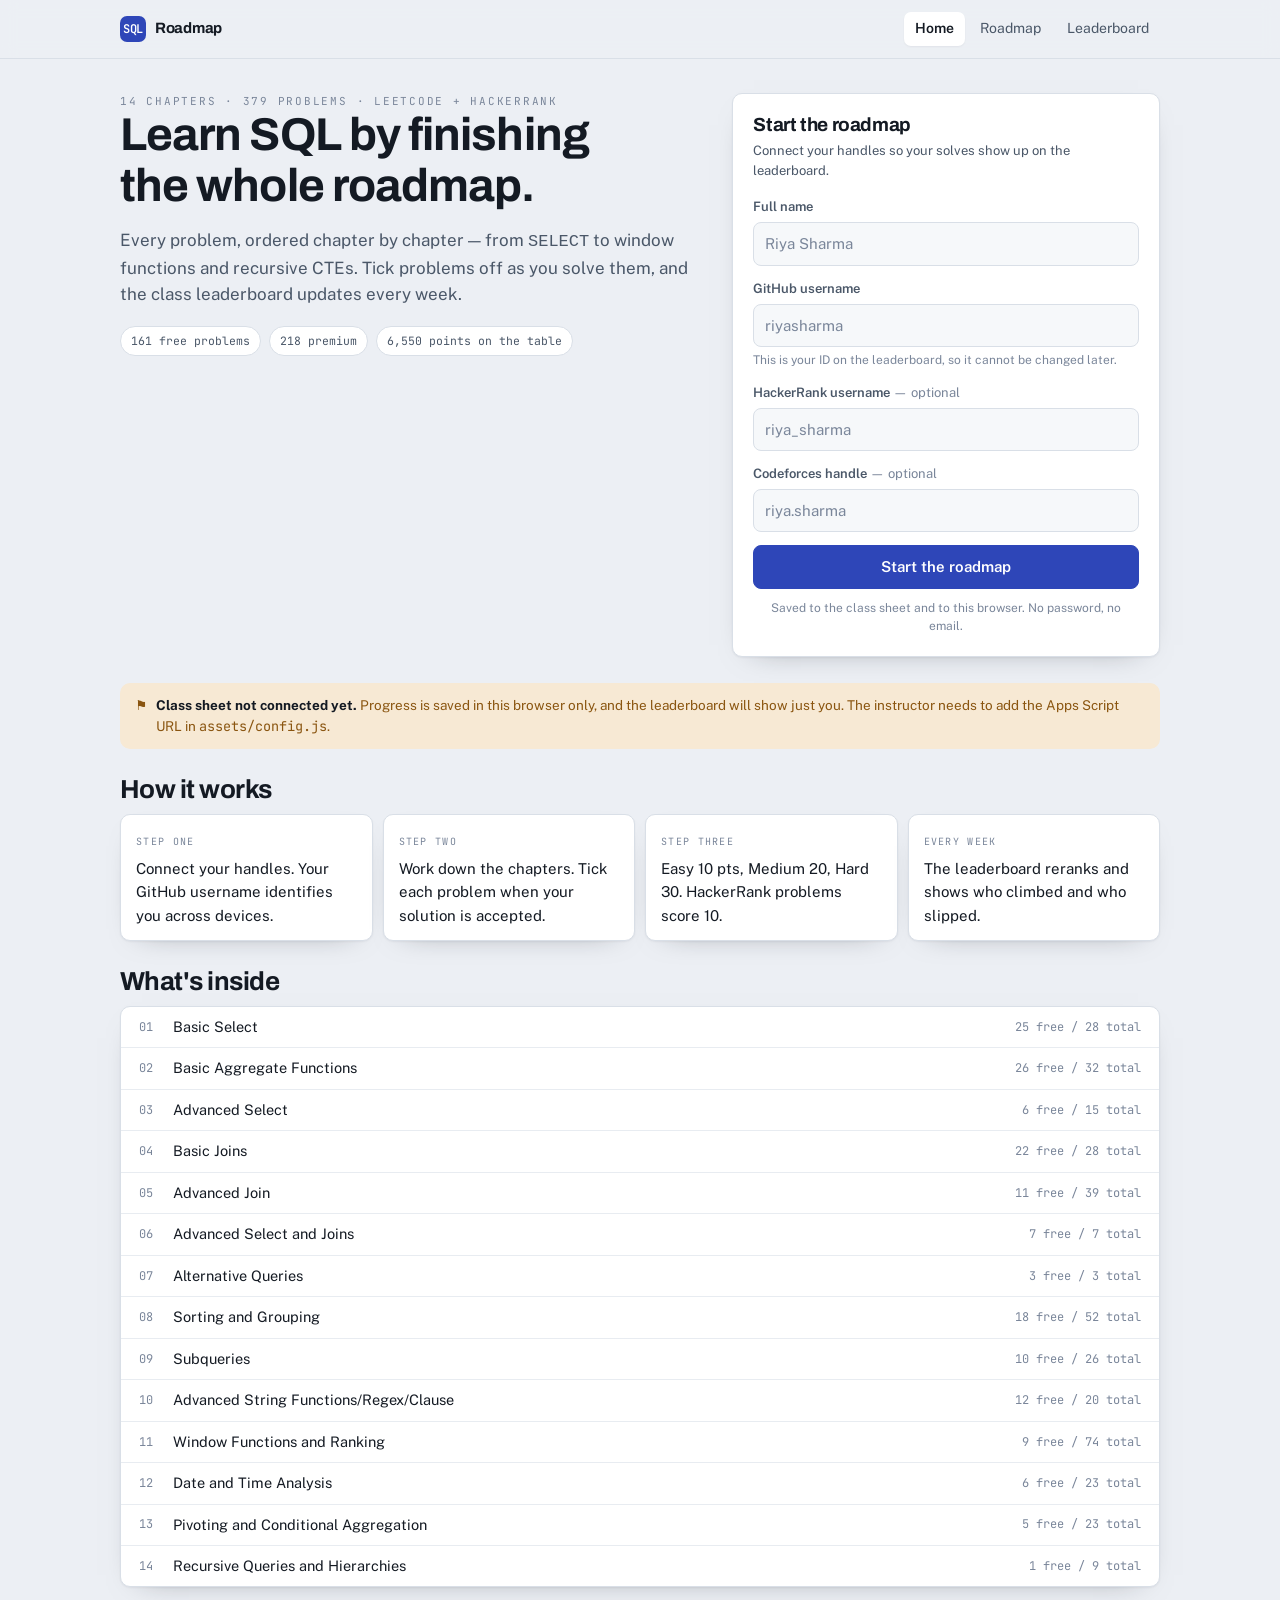
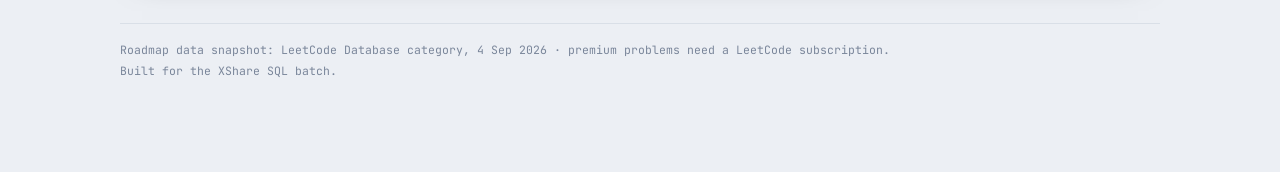
==== index.html @ bf16c61a "SQL Roadmap site: registration, progress tracking, weekly leaderboard Static site for the XShare SQL" ====
<!doctype html>
<html lang="en">
<head>
<meta charset="utf-8">
<meta name="viewport" content="width=device-width,initial-scale=1">
<title>SQL Roadmap — join the batch</title>
<meta name="description" content="A 379-problem SQL practice roadmap across LeetCode and HackerRank, with a weekly class leaderboard.">
<link rel="icon" href="data:image/svg+xml,<svg xmlns='http://www.w3.org/2000/svg' viewBox='0 0 32 32'><rect width='32' height='32' rx='8' fill='%232e46b8'/><text x='16' y='22' font-size='15' font-family='monospace' fill='white' text-anchor='middle'>S</text></svg>">
<link rel="preconnect" href="https://fonts.gstatic.com" crossorigin>
<link rel="stylesheet" href="https://fonts.googleapis.com/css2?family=Archivo:wght@600;700&family=JetBrains+Mono:wght@400;500;600&family=Public+Sans:wght@400;500;600&display=swap">
<link rel="stylesheet" href="assets/styles.css">
</head>
<body>
<div id="nav"></div>

<main class="wrap" id="main">

  <section class="hero">
    <div>
      <p class="eyebrow">14 chapters &middot; 379 problems &middot; LeetCode + HackerRank</p>
      <h1>Learn SQL by finishing the whole roadmap.</h1>
      <p class="lede">Every problem, ordered chapter by chapter — from <code>SELECT</code> to window
        functions and recursive CTEs. Tick problems off as you solve them, and the class
        leaderboard updates every week.</p>
      <div class="pillrow">
        <span class="pill">161 free problems</span>
        <span class="pill">218 premium</span>
        <span class="pill">6,550 points on the table</span>
      </div>
    </div>

    <div class="card pad" id="join-card">
      <h2 style="font-size:19px">Start the roadmap</h2>
      <p class="small muted" style="margin:6px 0 16px">Connect your handles so your solves show up
        on the leaderboard.</p>
      <form id="join" novalidate>
        <div class="field">
          <label for="name">Full name</label>
          <input type="text" id="name" name="name" autocomplete="name" placeholder="Riya Sharma" required>
          <div class="err" id="e-name" hidden></div>
        </div>
        <div class="field">
          <label for="github">GitHub username</label>
          <input type="text" id="github" name="github" autocomplete="off" spellcheck="false" placeholder="riyasharma" required>
          <div class="hint" id="h-github">This is your ID on the leaderboard, so it cannot be changed later.</div>
          <div class="err" id="e-github" hidden></div>
        </div>
        <div class="field">
          <label for="hackerrank">HackerRank username <span class="opt">— optional</span></label>
          <input type="text" id="hackerrank" name="hackerrank" autocomplete="off" spellcheck="false" placeholder="riya_sharma">
          <div class="err" id="e-hackerrank" hidden></div>
        </div>
        <div class="field">
          <label for="codeforces">Codeforces handle <span class="opt">— optional</span></label>
          <input type="text" id="codeforces" name="codeforces" autocomplete="off" spellcheck="false" placeholder="riya.sharma">
          <div class="hint" id="h-codeforces"></div>
          <div class="err" id="e-codeforces" hidden></div>
        </div>
        <button class="btn-primary" type="submit" id="submit" style="width:100%;justify-content:center">
          Start the roadmap
        </button>
        <p class="hint" style="text-align:center;margin-top:10px">
          Saved to the class sheet and to this browser. No password, no email.</p>
      </form>
      <div id="joined" hidden></div>
    </div>
  </section>

  <div id="status"></div>

  <section class="stack">
    <h2>How it works</h2>
    <div class="stats" style="grid-template-columns:repeat(auto-fit,minmax(210px,1fr))">
      <div class="stat"><span>Step one</span><p style="margin-top:6px">Connect your handles. Your
        GitHub username identifies you across devices.</p></div>
      <div class="stat"><span>Step two</span><p style="margin-top:6px">Work down the chapters. Tick each
        problem when your solution is accepted.</p></div>
      <div class="stat"><span>Step three</span><p style="margin-top:6px">Easy 10 pts, Medium 20, Hard 30.
        HackerRank problems score 10.</p></div>
      <div class="stat"><span>Every week</span><p style="margin-top:6px">The leaderboard reranks and shows
        who climbed and who slipped.</p></div>
    </div>
  </section>

  <section class="stack">
    <h2>What's inside</h2>
    <div class="card" id="chapters-preview"><div class="empty">Loading chapters…</div></div>
  </section>

  <footer>
    Roadmap data snapshot: LeetCode Database category, 4 Sep 2026 &middot; premium problems need a
    LeetCode subscription.<br>
    Built for the XShare SQL batch.
  </footer>
</main>

<script src="assets/config.js"></script>
<script src="assets/app.js"></script>
<script>
(function () {
  SQLR.mountNav("index.html");
  var $ = function (id) { return document.getElementById(id); };
  var form = $("join"), joined = $("joined");

  /* ---------- handle validation ---------- */
  var RULES = {
    name:       { re: /^.{2,60}$/, msg: "Enter your full name." },
    github:     { re: /^[A-Za-z\d](?:[A-Za-z\d]|-(?=[A-Za-z\d])){0,38}$/,
                  msg: "That is not a valid GitHub username (letters, digits and dashes)." },
    hackerrank: { re: /^[A-Za-z\d_]{1,50}$/, msg: "Letters, digits and underscores only.", optional: true },
    codeforces: { re: /^[A-Za-z\d_.-]{1,50}$/, msg: "Letters, digits, dots, dashes and underscores only.", optional: true }
  };

  function showError(field, msg) {
    var el = $("e-" + field);
    el.textContent = msg || "";
    el.hidden = !msg;
  }

  function validate(values) {
    var ok = true;
    Object.keys(RULES).forEach(function (f) {
      var r = RULES[f], v = values[f];
      if (!v) {
        if (r.optional) { showError(f, ""); return; }
        showError(f, r.msg); ok = false; return;
      }
      if (!r.re.test(v)) { showError(f, r.msg); ok = false; return; }
      showError(f, "");
    });
    return ok;
  }

  /* ---------- live handle checks (best effort, never blocking) ---------- */
  function checkGithub(u) {
    return fetch("https://api.github.com/users/" + encodeURIComponent(u))
      .then(function (r) { return r.ok ? r.json() : null; })
      .catch(function () { return undefined; });   // undefined = could not check
  }
  function checkCodeforces(h) {
    return fetch("https://codeforces.com/api/user.info?handles=" + encodeURIComponent(h))
      .then(function (r) { return r.json(); })
      .then(function (j) { return j.status === "OK" ? j.result[0] : null; })
      .catch(function () { return undefined; });
  }

  var ghTimer;
  $("github").addEventListener("input", function () {
    var u = this.value.trim();
    clearTimeout(ghTimer);
    if (!RULES.github.re.test(u)) return;
    ghTimer = setTimeout(function () {
      checkGithub(u).then(function (user) {
        if (user) $("h-github").textContent = "✓ github.com/" + user.login +
          (user.name ? " — " + user.name : "");
        else if (user === null) $("h-github").textContent = "No GitHub account with that username.";
      });
    }, 500);
  });

  var cfTimer;
  $("codeforces").addEventListener("input", function () {
    var h = this.value.trim();
    clearTimeout(cfTimer);
    $("h-codeforces").textContent = "";
    if (!h || !RULES.codeforces.re.test(h)) return;
    cfTimer = setTimeout(function () {
      checkCodeforces(h).then(function (u) {
        if (u) $("h-codeforces").textContent = "✓ " + u.handle +
          (u.rank ? " — " + u.rank + " (" + (u.rating || "unrated") + ")" : "");
        else if (u === null) $("h-codeforces").textContent = "No Codeforces handle by that name.";
      });
    }, 500);
  });

  /* ---------- submit ---------- */
  form.addEventListener("submit", function (e) {
    e.preventDefault();
    var values = {
      name: $("name").value.trim(),
      github: $("github").value.trim(),
      hackerrank: $("hackerrank").value.trim(),
      codeforces: $("codeforces").value.trim()
    };
    if (!validate(values)) return;

    var btn = $("submit");
    btn.disabled = true;
    btn.textContent = "Connecting…";

    var student = Object.assign({}, values, { joined: new Date().toISOString() });
    SQLR.store.setStudent(student);

    SQLR.post("register", { student: student })
      .then(function (res) {
        if (res && res.ok && res.student && res.student.solved) {
          SQLR.store.setSolved(res.student.solved);   // returning student, restore progress
        }
        if (!res || !res.ok) SQLR.enqueue("register", { student: student });
      })
      .catch(function () { SQLR.enqueue("register", { student: student }); })
      .then(function () { location.href = "roadmap.html"; });
  });

  /* ---------- already signed in ---------- */
  function renderJoined(s) {
    form.hidden = true;
    joined.hidden = false;
    joined.innerHTML =
      '<p class="eyebrow">Signed in on this device</p>' +
      '<h2 style="font-size:22px;margin:6px 0 4px">' + SQLR.esc(s.name) + "</h2>" +
      '<p class="small muted mono">@' + SQLR.esc(s.github) +
        (s.hackerrank ? " · hr/" + SQLR.esc(s.hackerrank) : "") +
        (s.codeforces ? " · cf/" + SQLR.esc(s.codeforces) : "") + "</p>" +
      '<div class="row" style="margin-top:16px">' +
        '<a class="btn btn-primary" href="roadmap.html">Continue the roadmap</a>' +
        '<a class="btn" href="leaderboard.html">Leaderboard</a>' +
        '<button class="btn" id="signout" type="button">Sign out</button>' +
      "</div>";
    $("signout").addEventListener("click", function () {
      if (confirm("Sign out on this device? Your progress stays in the class sheet and comes back when you sign in with the same GitHub username.")) {
        SQLR.store.signOut();
        location.reload();
      }
    });
  }

  var me = SQLR.store.student();
  if (me) { renderJoined(me); SQLR.flushQueue(); }

  /* ---------- connection status ---------- */
  if (!SQLR.online) {
    $("status").innerHTML = '<div class="banner warn"><span>⚑</span><div><b>Class sheet not connected yet.</b> ' +
      'Progress is saved in this browser only, and the leaderboard will show just you. ' +
      'The instructor needs to add the Apps Script URL in <span class="mono">assets/config.js</span>.</div></div>';
  }

  /* ---------- chapter preview ---------- */
  SQLR.roadmap().then(function (data) {
    var counts = {};
    data.problems.forEach(function (p) {
      var c = counts[p.ch] || (counts[p.ch] = { n: 0, free: 0, pts: 0 });
      c.n++; c.pts += SQLR.points(p); if (!p.prem) c.free++;
    });
    $("chapters-preview").innerHTML = data.chapters.map(function (ch, i) {
      var c = counts[ch];
      return '<div class="prob"><span class="ch-idx">' + String(i + 1).padStart(2, "0") + "</span>" +
        '<div class="p-main"><span class="p-name">' + SQLR.esc(ch) + "</span></div>" +
        '<span class="ch-meta">' + c.free + " free / " + c.n + " total</span></div>";
    }).join("");
  }).catch(function (err) {
    $("chapters-preview").innerHTML = '<div class="empty">' + SQLR.esc(err.message) + "</div>";
  });
})();
</script>
</body>
</html>
---- assets/styles.css ----
/* SQL Roadmap — shared styles */
:root{
  --ground:#eceff4; --panel:#ffffff; --panel-2:#f6f8fa; --line:#d9dfe7; --line-soft:#e8ecf1;
  --ink:#141a23; --ink-2:#4a5768; --ink-3:#7a869a;
  --accent:#2e46b8; --accent-2:#5568d8; --accent-soft:#e4e8fb;
  --gold:#9c7014; --gold-soft:#f7edd6;
  --up:#0f6f52; --up-soft:#dceee7; --down:#a93f36; --down-soft:#f6e0de; --flat:#7a869a;
  --easy:#166b50; --easy-soft:#ddefe8; --med:#8a5510; --med-soft:#f7e9d4;
  --hard:#8d2f2a; --hard-soft:#f6dedc; --lock:#65558a; --lock-soft:#eae5f4;
  --shadow:0 1px 2px rgba(20,26,35,.05),0 10px 30px -22px rgba(20,26,35,.5);
  --radius:10px;
}
@media (prefers-color-scheme:dark){:root:not([data-theme="light"]){
  --ground:#0d1219; --panel:#151c25; --panel-2:#1b232e; --line:#2a3542; --line-soft:#1f2833;
  --ink:#e6ecf3; --ink-2:#a7b4c4; --ink-3:#76859a;
  --accent:#93a6ff; --accent-2:#7d90f0; --accent-soft:#1d2743;
  --gold:#e0b95f; --gold-soft:#332a13;
  --up:#6fd0ac; --up-soft:#12332a; --down:#f0938a; --down-soft:#37201e; --flat:#76859a;
  --easy:#75cca9; --easy-soft:#12312a; --med:#dfb072; --med-soft:#332714;
  --hard:#e88d84; --hard-soft:#371f1d; --lock:#b9a8dd; --lock-soft:#241e33;
  --shadow:0 1px 2px rgba(0,0,0,.5),0 12px 34px -24px rgba(0,0,0,.95);
}}
:root[data-theme="dark"]{
  --ground:#0d1219; --panel:#151c25; --panel-2:#1b232e; --line:#2a3542; --line-soft:#1f2833;
  --ink:#e6ecf3; --ink-2:#a7b4c4; --ink-3:#76859a;
  --accent:#93a6ff; --accent-2:#7d90f0; --accent-soft:#1d2743;
  --gold:#e0b95f; --gold-soft:#332a13;
  --up:#6fd0ac; --up-soft:#12332a; --down:#f0938a; --down-soft:#37201e; --flat:#76859a;
  --easy:#75cca9; --easy-soft:#12312a; --med:#dfb072; --med-soft:#332714;
  --hard:#e88d84; --hard-soft:#371f1d; --lock:#b9a8dd; --lock-soft:#241e33;
  --shadow:0 1px 2px rgba(0,0,0,.5),0 12px 34px -24px rgba(0,0,0,.95);
}
*{box-sizing:border-box}
html{-webkit-text-size-adjust:100%}
body{margin:0;background:var(--ground);color:var(--ink);
  font-family:"Public Sans",system-ui,-apple-system,"Segoe UI",sans-serif;font-size:15px;line-height:1.55;
  -webkit-font-smoothing:antialiased}
a{color:var(--accent)}
h1,h2,h3{font-family:Archivo,system-ui,sans-serif;font-weight:700;letter-spacing:-.02em;
  line-height:1.12;margin:0;text-wrap:balance}
h1{font-size:clamp(30px,5vw,46px)} h2{font-size:clamp(20px,3vw,26px)} h3{font-size:17px}
p{margin:0}
.mono,.num{font-family:"JetBrains Mono",ui-monospace,SFMono-Regular,monospace;font-variant-numeric:tabular-nums}
.eyebrow{font-family:"JetBrains Mono",monospace;font-size:11px;letter-spacing:.16em;
  text-transform:uppercase;color:var(--ink-3)}
:focus-visible{outline:2px solid var(--accent);outline-offset:2px;border-radius:4px}
.skip{position:absolute;left:-9999px}
.skip:focus{left:8px;top:8px;z-index:99;background:var(--panel);padding:8px 12px;border-radius:6px}

/* nav */
.nav{position:sticky;top:0;z-index:20;background:color-mix(in srgb,var(--ground) 88%,transparent);
  backdrop-filter:blur(8px);border-bottom:1px solid var(--line)}
.nav-in{max-width:1080px;margin:0 auto;padding:12px 20px;display:flex;align-items:center;gap:18px}
.brand{display:flex;align-items:center;gap:9px;text-decoration:none;color:var(--ink);font-weight:700;
  font-family:Archivo,sans-serif;letter-spacing:-.02em}
.brand .mark{width:26px;height:26px;border-radius:7px;background:var(--accent);color:#fff;
  display:grid;place-items:center;font-family:"JetBrains Mono",monospace;font-size:12px;font-weight:600}
:root[data-theme="dark"] .brand .mark,:root:not([data-theme="light"]) .brand .mark{color:#0d1219}
@media (prefers-color-scheme:light){:root:not([data-theme="dark"]) .brand .mark{color:#fff}}
.nav-links{display:flex;gap:4px;margin-left:auto;align-items:center;flex-wrap:wrap}
.nav-links a{color:var(--ink-2);text-decoration:none;padding:6px 11px;border-radius:7px;font-size:14px}
.nav-links a:hover{background:var(--panel);color:var(--ink)}
.nav-links a[aria-current="page"]{background:var(--panel);color:var(--ink);font-weight:600;
  box-shadow:var(--shadow)}
.whoami{font-family:"JetBrains Mono",monospace;font-size:12px;color:var(--ink-3);
  border:1px solid var(--line);padding:5px 9px;border-radius:999px;white-space:nowrap}

/* layout */
.wrap{max-width:1080px;margin:0 auto;padding:34px 20px 90px;display:flex;flex-direction:column;gap:26px}
.card{background:var(--panel);border:1px solid var(--line);border-radius:var(--radius);
  box-shadow:var(--shadow)}
.pad{padding:20px}
.stack{display:flex;flex-direction:column;gap:10px}
.row{display:flex;gap:10px;align-items:center;flex-wrap:wrap}
.muted{color:var(--ink-2)}
.small{font-size:13px}
.sep{height:1px;background:var(--line);border:0;margin:0}

/* hero */
.hero{display:grid;grid-template-columns:minmax(0,1.15fr) minmax(300px,.85fr);gap:34px;align-items:start}
@media (max-width:860px){.hero{grid-template-columns:1fr}}
.hero p.lede{color:var(--ink-2);font-size:17px;max-width:60ch;margin-top:14px}
.pillrow{display:flex;gap:8px;flex-wrap:wrap;margin-top:18px}
.pill{font-family:"JetBrains Mono",monospace;font-size:11.5px;padding:5px 10px;border-radius:999px;
  background:var(--panel);border:1px solid var(--line);color:var(--ink-2)}

/* forms */
label{display:block;font-size:13px;font-weight:600;color:var(--ink-2);margin-bottom:5px}
label .opt{font-weight:400;color:var(--ink-3)}
input[type=text],input[type=search]{width:100%;font:inherit;color:var(--ink);background:var(--panel-2);
  border:1px solid var(--line);border-radius:8px;padding:9px 11px}
input::placeholder{color:var(--ink-3)}
.field{margin-bottom:13px}
.hint{font-size:12px;color:var(--ink-3);margin-top:4px}
.err{font-size:12.5px;color:var(--down);margin-top:5px}
button,.btn{font:inherit;font-weight:600;cursor:pointer;border-radius:8px;padding:9px 15px;
  border:1px solid var(--line);background:var(--panel);color:var(--ink);text-decoration:none;
  display:inline-flex;align-items:center;gap:7px;transition:filter .12s,border-color .12s,background .12s}
button:hover,.btn:hover{border-color:var(--accent)}
.btn-primary{background:var(--accent);border-color:var(--accent);color:var(--panel)}
.btn-primary:hover{filter:brightness(1.08)}
button[disabled]{opacity:.55;cursor:progress}
.chipbtn{padding:6px 11px;font-size:13px;font-weight:500;color:var(--ink-2)}
.chipbtn[aria-pressed=true]{background:var(--accent-soft);border-color:var(--accent);color:var(--accent);font-weight:600}

/* status banner */
.banner{border-radius:var(--radius);padding:11px 14px;font-size:13.5px;display:flex;gap:9px;
  align-items:flex-start;border:1px solid var(--line);background:var(--panel-2);color:var(--ink-2)}
.banner b{color:var(--ink)}
.banner.warn{background:var(--med-soft);border-color:transparent;color:var(--med)}
.banner.good{background:var(--up-soft);border-color:transparent;color:var(--up)}
.banner.bad{background:var(--down-soft);border-color:transparent;color:var(--down)}

/* stats */
.stats{display:grid;grid-template-columns:repeat(auto-fit,minmax(128px,1fr));gap:10px}
.stat{background:var(--panel);border:1px solid var(--line);border-radius:var(--radius);padding:13px 15px;
  box-shadow:var(--shadow)}
.stat b{display:block;font-family:"JetBrains Mono",monospace;font-size:24px;font-variant-numeric:tabular-nums}
.stat span{font-family:"JetBrains Mono",monospace;font-size:10px;letter-spacing:.13em;
  text-transform:uppercase;color:var(--ink-3)}

/* progress */
.bar{height:8px;border-radius:99px;background:var(--line-soft);overflow:hidden}
.bar>i{display:block;height:100%;background:var(--accent);border-radius:99px;transition:width .3s ease}
.bar.gold>i{background:var(--gold)}

/* chapters */
.chapter{background:var(--panel);border:1px solid var(--line);border-radius:var(--radius);
  box-shadow:var(--shadow);overflow:hidden}
.chapter+.chapter{margin-top:12px}
.ch-head{width:100%;border:0;background:none;padding:15px 18px;display:flex;align-items:center;gap:14px;
  text-align:left;border-radius:0}
.ch-head:hover{background:var(--panel-2);border-color:transparent}
.ch-idx{font-family:"JetBrains Mono",monospace;font-size:12px;color:var(--ink-3);width:22px;flex:none}
.ch-name{font-family:Archivo,sans-serif;font-weight:700;font-size:16px;letter-spacing:-.01em;flex:1;min-width:0}
.ch-meta{font-family:"JetBrains Mono",monospace;font-size:12px;color:var(--ink-3);
  font-variant-numeric:tabular-nums;white-space:nowrap}
.ch-bar{width:76px;flex:none}
.caret{transition:transform .2s;color:var(--ink-3);flex:none}
.ch-head[aria-expanded=true] .caret{transform:rotate(90deg)}
.ch-body{border-top:1px solid var(--line-soft)}
.subhead{font-family:"JetBrains Mono",monospace;font-size:10.5px;letter-spacing:.13em;text-transform:uppercase;
  color:var(--lock);background:var(--lock-soft);padding:7px 18px;display:flex;gap:8px;align-items:center}

/* problem rows */
.prob{display:flex;align-items:center;gap:12px;padding:9px 18px;border-top:1px solid var(--line-soft)}
.prob:first-child{border-top:0}
.prob:hover{background:var(--panel-2)}
.prob.done .p-name{color:var(--ink-3);text-decoration:line-through;text-decoration-thickness:1px}
.tick{appearance:none;width:19px;height:19px;flex:none;border:1.5px solid var(--line);border-radius:5px;
  background:var(--panel);cursor:pointer;display:grid;place-items:center;transition:.12s}
.tick:hover{border-color:var(--accent)}
.tick:checked{background:var(--accent);border-color:var(--accent)}
.tick:checked::after{content:"";width:5px;height:9px;border:solid var(--panel);border-width:0 2px 2px 0;
  transform:rotate(42deg) translate(-1px,-1px)}
.p-main{flex:1;min-width:0}
.p-name{font-size:14.5px;color:var(--ink);text-decoration:none;display:block;overflow:hidden;
  text-overflow:ellipsis;white-space:nowrap}
.p-name:hover{color:var(--accent);text-decoration:underline;text-underline-offset:3px}
.tag{font-family:"JetBrains Mono",monospace;font-size:10.5px;padding:2px 7px;border-radius:999px;flex:none;
  letter-spacing:.03em}
.t-Easy{color:var(--easy);background:var(--easy-soft)} .t-Medium{color:var(--med);background:var(--med-soft)}
.t-Hard{color:var(--hard);background:var(--hard-soft)} .t-prem{color:var(--lock);background:var(--lock-soft)}
.t-plat{color:var(--ink-3);background:var(--line-soft)}
@media (max-width:620px){.p-plat,.ch-bar{display:none}}

/* toolbar */
.toolbar{display:flex;gap:9px;flex-wrap:wrap;align-items:center;position:sticky;top:53px;z-index:10;
  background:var(--ground);padding:10px 0}
.toolbar input[type=search]{flex:1 1 200px;min-width:150px}

/* leaderboard */
.lb{width:100%;border-collapse:collapse;min-width:620px}
.lb th{font-family:"JetBrains Mono",monospace;font-size:10px;letter-spacing:.13em;text-transform:uppercase;
  color:var(--ink-3);font-weight:500;text-align:left;padding:11px 14px;border-bottom:1px solid var(--line)}
.lb td{padding:11px 14px;border-bottom:1px solid var(--line-soft);vertical-align:middle}
.lb tbody tr:last-child td{border-bottom:0}
.lb tbody tr:hover{background:var(--panel-2)}
.lb tr.me{background:var(--accent-soft)}
.lb tr.me:hover{background:var(--accent-soft)}
.rank{font-family:"JetBrains Mono",monospace;font-size:16px;font-variant-numeric:tabular-nums;
  width:1%;white-space:nowrap;color:var(--ink-3)}
.rank.top{color:var(--gold);font-weight:600}
.who{display:flex;flex-direction:column;gap:1px;min-width:0}
.who b{font-size:14.5px;font-weight:600}
.who span{font-family:"JetBrains Mono",monospace;font-size:11.5px;color:var(--ink-3)}
.delta{font-family:"JetBrains Mono",monospace;font-size:12px;padding:2px 7px;border-radius:999px;
  display:inline-flex;gap:3px;align-items:center;white-space:nowrap}
.delta.up{color:var(--up);background:var(--up-soft)} .delta.down{color:var(--down);background:var(--down-soft)}
.delta.flat{color:var(--flat);background:var(--line-soft)} .delta.new{color:var(--accent);background:var(--accent-soft)}
.tablewrap{overflow-x:auto}
.podium{display:grid;grid-template-columns:repeat(3,1fr);gap:12px}
@media (max-width:700px){.podium{grid-template-columns:1fr}}
.pod{background:var(--panel);border:1px solid var(--line);border-radius:var(--radius);padding:16px;
  box-shadow:var(--shadow);display:flex;flex-direction:column;gap:5px;position:relative;overflow:hidden}
.pod::before{content:"";position:absolute;inset:0 auto 0 0;width:3px;background:var(--line)}
.pod.p1::before{background:var(--gold)} .pod.p2::before{background:var(--ink-3)} .pod.p3::before{background:var(--med)}
.pod .place{font-family:"JetBrains Mono",monospace;font-size:11px;letter-spacing:.13em;text-transform:uppercase;
  color:var(--ink-3)}
.pod .nm{font-family:Archivo,sans-serif;font-weight:700;font-size:19px;letter-spacing:-.01em}
.pod .pts{font-family:"JetBrains Mono",monospace;font-size:13px;color:var(--ink-2)}

.empty{padding:40px 18px;text-align:center;color:var(--ink-3);font-size:14px}
footer{border-top:1px solid var(--line);margin-top:10px;padding-top:16px;
  font-family:"JetBrains Mono",monospace;font-size:11.5px;color:var(--ink-3);line-height:1.8}
@media (prefers-reduced-motion:reduce){*{transition:none!important;animation:none!important}}

/* narrow screens: let names breathe rather than truncate to nothing */
@media (max-width:560px){
  .nav-in{flex-wrap:wrap;gap:10px;padding:10px 16px}
  .nav-links{margin-left:auto;gap:2px}
  .nav-links a{padding:6px 8px;font-size:13px}
  .whoami{display:none}
  .wrap{padding:24px 16px 70px;gap:20px}
  .ch-head{padding:13px 14px;gap:10px}
  .ch-name{white-space:normal}
  .prob{padding:10px 14px;gap:10px}
  .p-name{white-space:normal;overflow:visible;text-overflow:clip}
  .toolbar{top:0}
  .subhead{padding:7px 14px}
}
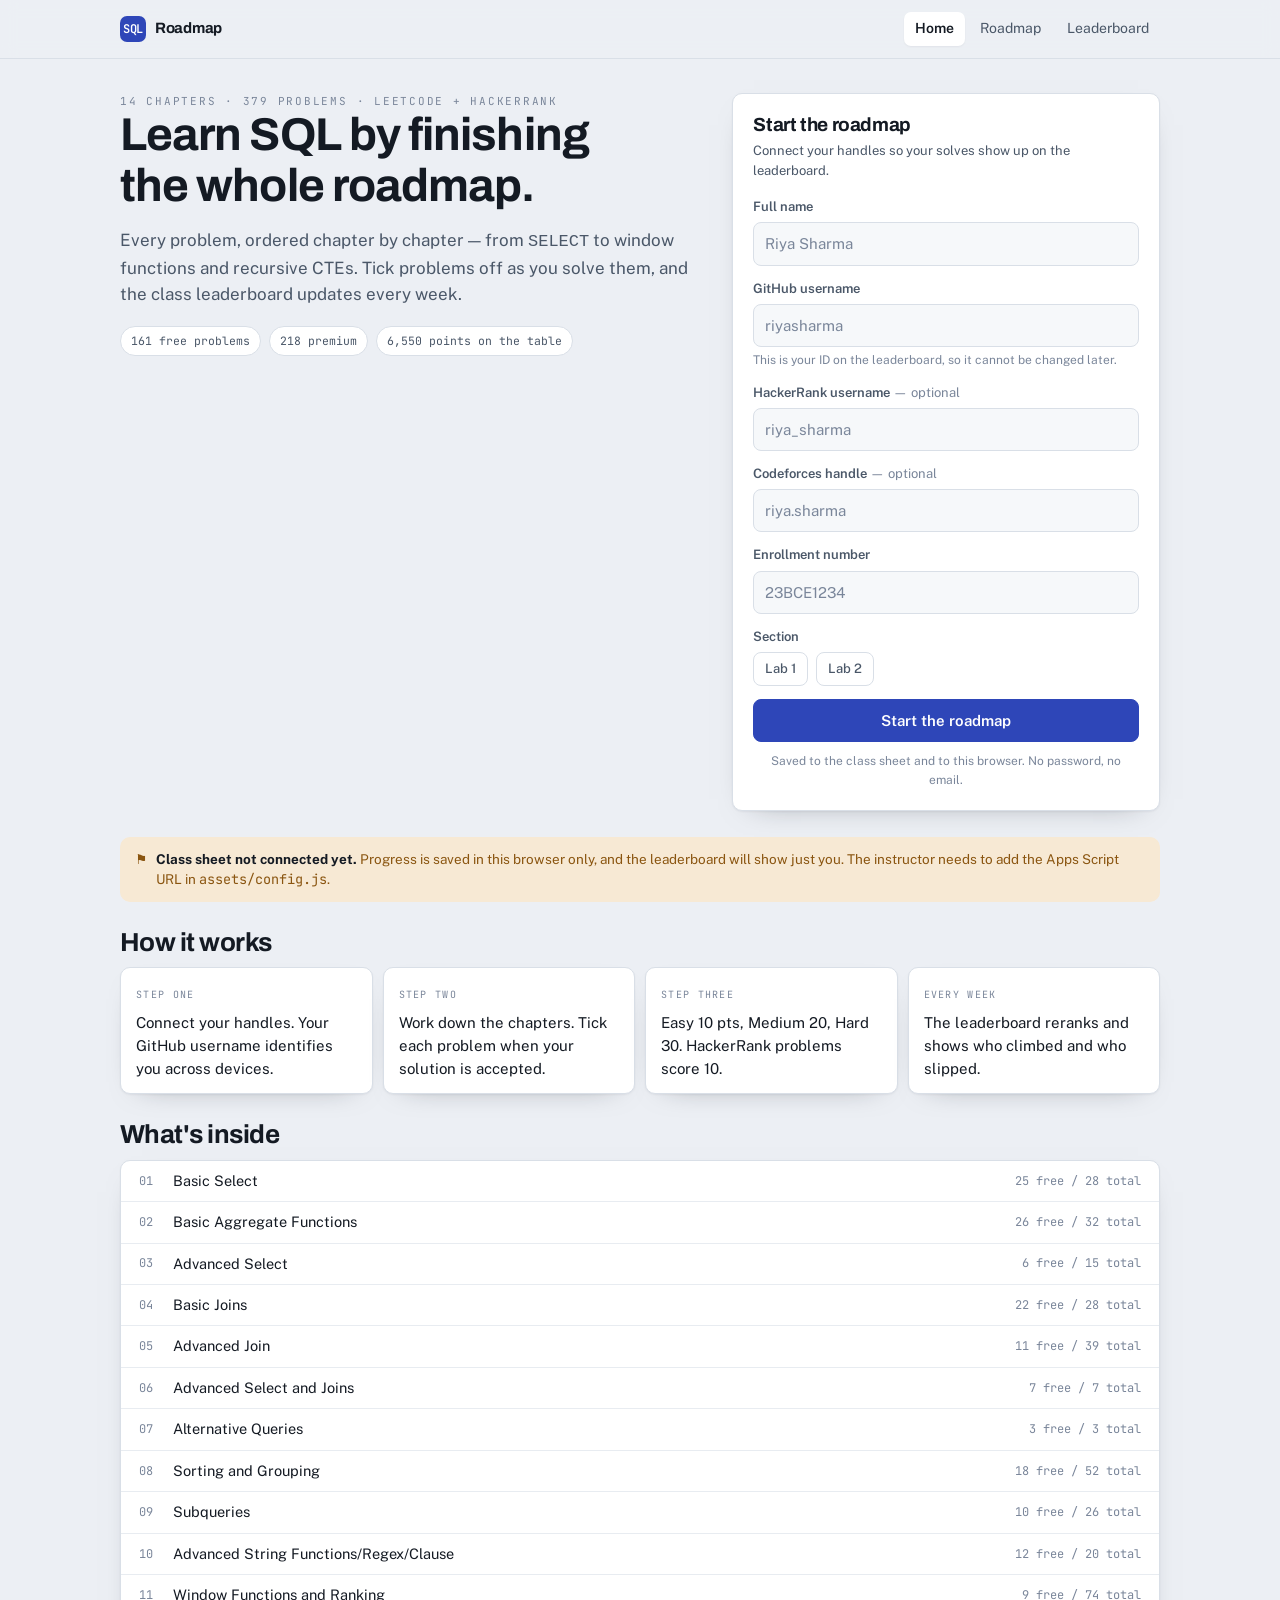
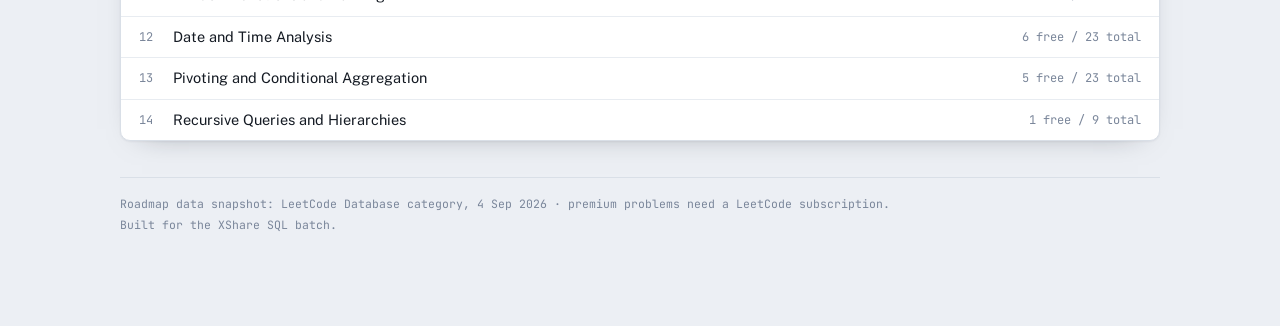
==== commit b35a6844: "Collect enrollment number and lab section at registration The batch runs as two lab sections, and st" ====
--- a/index.html
+++ b/index.html
@@ -56,6 +56,19 @@
           <div class="hint" id="h-codeforces"></div>
           <div class="err" id="e-codeforces" hidden></div>
         </div>
+        <div class="field">
+          <label for="enrollment">Enrollment number</label>
+          <input type="text" id="enrollment" name="enrollment" autocomplete="off" spellcheck="false" placeholder="23BCE1234" required>
+          <div class="err" id="e-enrollment" hidden></div>
+        </div>
+        <div class="field">
+          <span class="lbl" id="section-label">Section</span>
+          <div class="row" id="section" role="group" aria-labelledby="section-label" style="gap:8px">
+            <button class="chipbtn" type="button" data-v="Lab 1" aria-pressed="false">Lab 1</button>
+            <button class="chipbtn" type="button" data-v="Lab 2" aria-pressed="false">Lab 2</button>
+          </div>
+          <div class="err" id="e-section" hidden></div>
+        </div>
         <button class="btn-primary" type="submit" id="submit" style="width:100%;justify-content:center">
           Start the roadmap
         </button>
@@ -107,9 +120,20 @@
     name:       { re: /^.{2,60}$/, msg: "Enter your full name." },
     github:     { re: /^[A-Za-z\d](?:[A-Za-z\d]|-(?=[A-Za-z\d])){0,38}$/,
                   msg: "That is not a valid GitHub username (letters, digits and dashes)." },
+    enrollment: { re: /^[A-Za-z\d][A-Za-z\d\/-]{2,29}$/,
+                  msg: "Enter your enrollment number as it appears on your ID card." },
     hackerrank: { re: /^[A-Za-z\d_]{1,50}$/, msg: "Letters, digits and underscores only.", optional: true },
     codeforces: { re: /^[A-Za-z\d_.-]{1,50}$/, msg: "Letters, digits, dots, dashes and underscores only.", optional: true }
   };
+
+  var section = "";
+  document.getElementById("section").addEventListener("click", function (e) {
+    var b = e.target.closest("button");
+    if (!b) return;
+    section = b.dataset.v;
+    [].forEach.call(this.children, function (c) { c.setAttribute("aria-pressed", String(c === b)); });
+    showError("section", "");
+  });
 
   function showError(field, msg) {
     var el = $("e-" + field);
@@ -128,6 +152,8 @@
       if (!r.re.test(v)) { showError(f, r.msg); ok = false; return; }
       showError(f, "");
     });
+    if (!values.section) { showError("section", "Pick the lab you attend."); ok = false; }
+    else showError("section", "");
     return ok;
   }
 
@@ -178,6 +204,8 @@
     e.preventDefault();
     var values = {
       name: $("name").value.trim(),
+      enrollment: $("enrollment").value.trim().toUpperCase(),
+      section: section,
       github: $("github").value.trim(),
       hackerrank: $("hackerrank").value.trim(),
       codeforces: $("codeforces").value.trim()
@@ -209,6 +237,8 @@
     joined.innerHTML =
       '<p class="eyebrow">Signed in on this device</p>' +
       '<h2 style="font-size:22px;margin:6px 0 4px">' + SQLR.esc(s.name) + "</h2>" +
+      '<p class="small muted mono">' + SQLR.esc(s.section || "") +
+        (s.enrollment ? " · " + SQLR.esc(s.enrollment) : "") + "</p>" +
       '<p class="small muted mono">@' + SQLR.esc(s.github) +
         (s.hackerrank ? " · hr/" + SQLR.esc(s.hackerrank) : "") +
         (s.codeforces ? " · cf/" + SQLR.esc(s.codeforces) : "") + "</p>" +
--- a/assets/styles.css
+++ b/assets/styles.css
@@ -85,7 +85,7 @@
   background:var(--panel);border:1px solid var(--line);color:var(--ink-2)}
 
 /* forms */
-label{display:block;font-size:13px;font-weight:600;color:var(--ink-2);margin-bottom:5px}
+label,.lbl{display:block;font-size:13px;font-weight:600;color:var(--ink-2);margin-bottom:5px}
 label .opt{font-weight:400;color:var(--ink-3)}
 input[type=text],input[type=search]{width:100%;font:inherit;color:var(--ink);background:var(--panel-2);
   border:1px solid var(--line);border-radius:8px;padding:9px 11px}
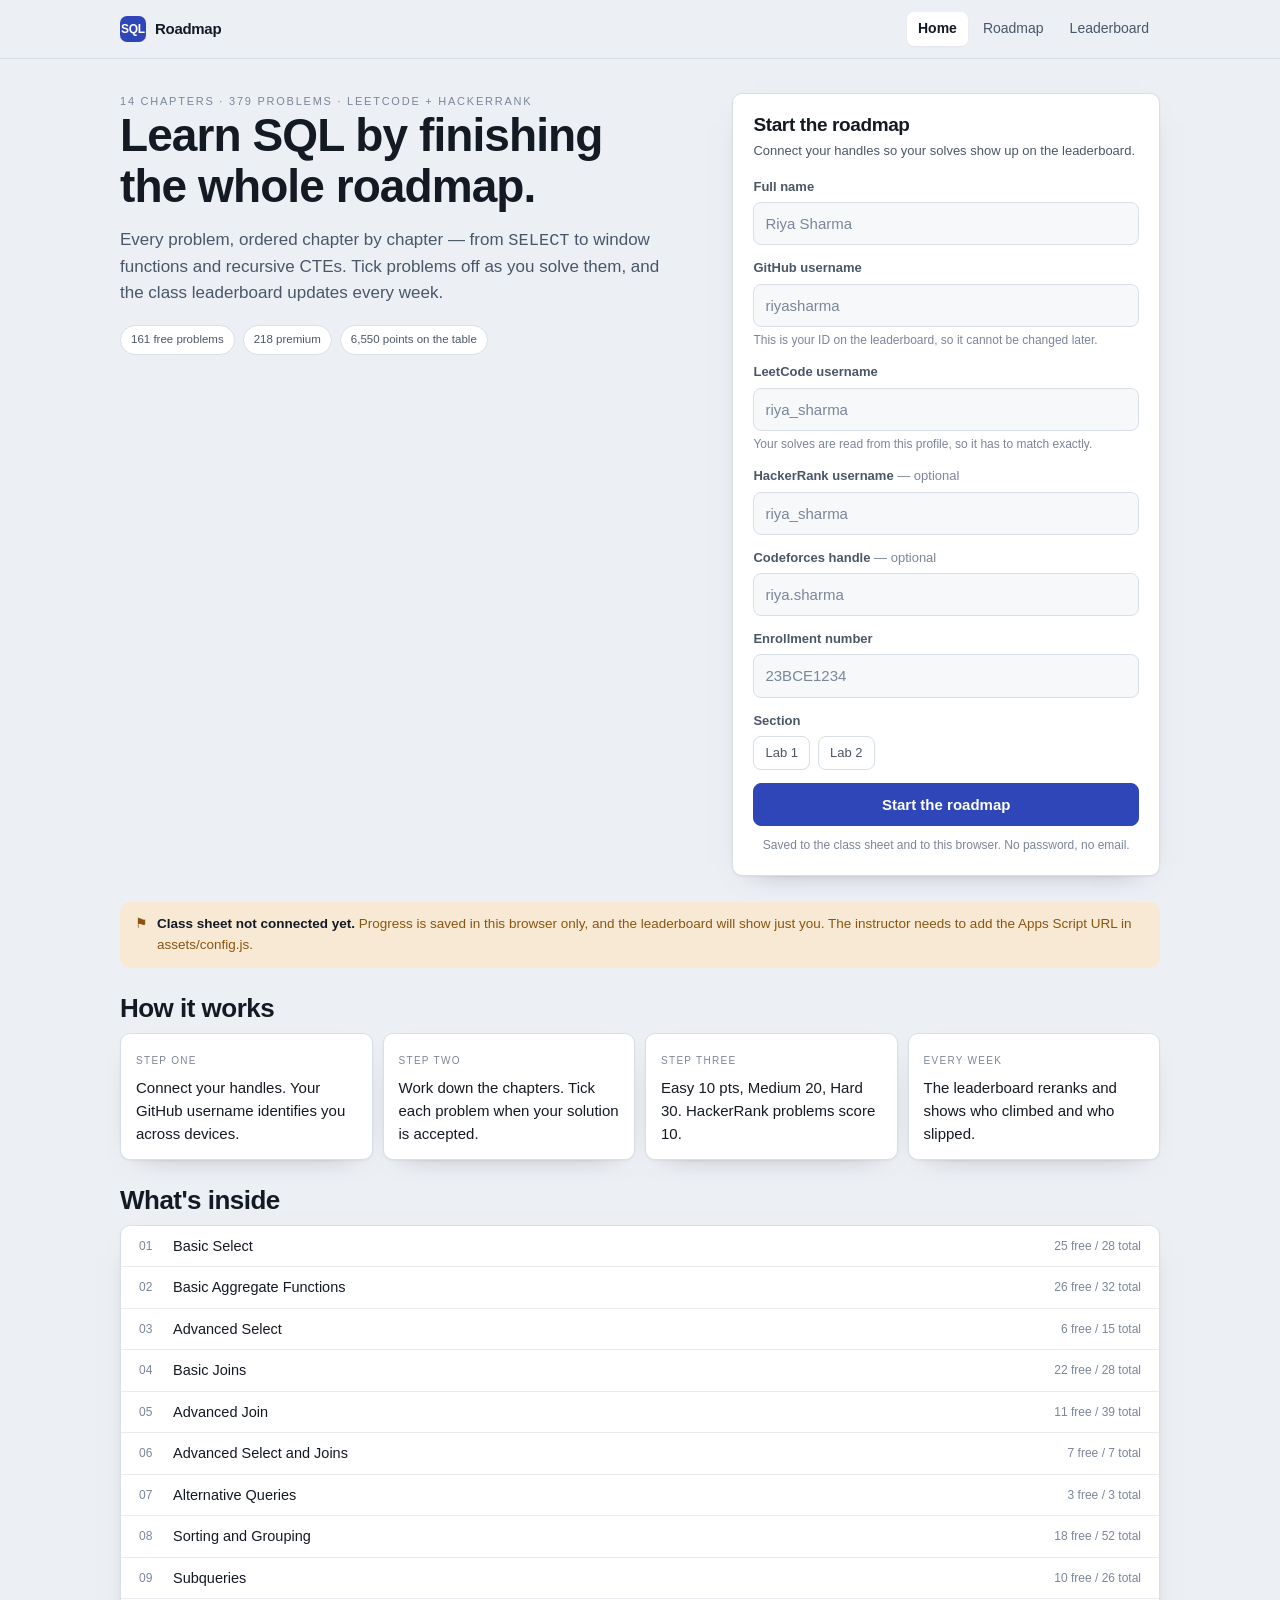
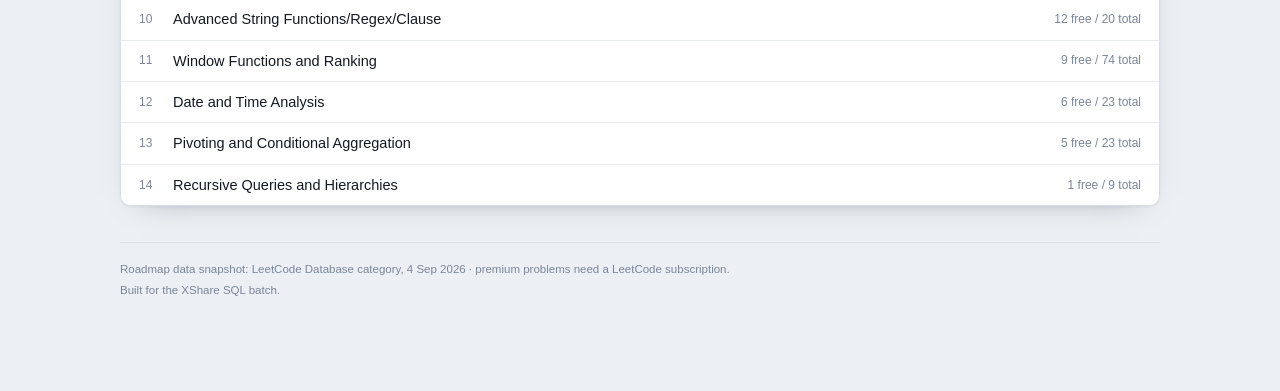
==== commit a78bc0b2: "Verify solves against LeetCode and HackerRank; Arial; require a LeetCode handle Ticking a checkbox p" ====
--- a/index.html
+++ b/index.html
@@ -1,13 +1,11 @@
 <!doctype html>
-<html lang="en">
+<html lang="en" data-theme="light">
 <head>
 <meta charset="utf-8">
 <meta name="viewport" content="width=device-width,initial-scale=1">
 <title>SQL Roadmap — join the batch</title>
 <meta name="description" content="A 379-problem SQL practice roadmap across LeetCode and HackerRank, with a weekly class leaderboard.">
-<link rel="icon" href="data:image/svg+xml,<svg xmlns='http://www.w3.org/2000/svg' viewBox='0 0 32 32'><rect width='32' height='32' rx='8' fill='%232e46b8'/><text x='16' y='22' font-size='15' font-family='monospace' fill='white' text-anchor='middle'>S</text></svg>">
-<link rel="preconnect" href="https://fonts.gstatic.com" crossorigin>
-<link rel="stylesheet" href="https://fonts.googleapis.com/css2?family=Archivo:wght@600;700&family=JetBrains+Mono:wght@400;500;600&family=Public+Sans:wght@400;500;600&display=swap">
+<link rel="icon" href="data:image/svg+xml,<svg xmlns='http://www.w3.org/2000/svg' viewBox='0 0 32 32'><rect width='32' height='32' rx='8' fill='%232e46b8'/><text x='16' y='22' font-size='15' font-family='Arial' fill='white' text-anchor='middle'>S</text></svg>">
 <link rel="stylesheet" href="assets/styles.css">
 </head>
 <body>
@@ -46,6 +44,12 @@
           <div class="err" id="e-github" hidden></div>
         </div>
         <div class="field">
+          <label for="leetcode">LeetCode username</label>
+          <input type="text" id="leetcode" name="leetcode" autocomplete="off" spellcheck="false" placeholder="riya_sharma" required>
+          <div class="hint">Your solves are read from this profile, so it has to match exactly.</div>
+          <div class="err" id="e-leetcode" hidden></div>
+        </div>
+        <div class="field">
           <label for="hackerrank">HackerRank username <span class="opt">— optional</span></label>
           <input type="text" id="hackerrank" name="hackerrank" autocomplete="off" spellcheck="false" placeholder="riya_sharma">
           <div class="err" id="e-hackerrank" hidden></div>
@@ -120,6 +124,8 @@
     name:       { re: /^.{2,60}$/, msg: "Enter your full name." },
     github:     { re: /^[A-Za-z\d](?:[A-Za-z\d]|-(?=[A-Za-z\d])){0,38}$/,
                   msg: "That is not a valid GitHub username (letters, digits and dashes)." },
+    leetcode:   { re: /^[A-Za-z\d_-]{1,40}$/,
+                  msg: "Letters, digits, underscores and dashes only." },
     enrollment: { re: /^[A-Za-z\d][A-Za-z\d\/-]{2,29}$/,
                   msg: "Enter your enrollment number as it appears on your ID card." },
     hackerrank: { re: /^[A-Za-z\d_]{1,50}$/, msg: "Letters, digits and underscores only.", optional: true },
@@ -204,6 +210,7 @@
     e.preventDefault();
     var values = {
       name: $("name").value.trim(),
+      leetcode: $("leetcode").value.trim(),
       enrollment: $("enrollment").value.trim().toUpperCase(),
       section: section,
       github: $("github").value.trim(),
@@ -219,15 +226,30 @@
     var student = Object.assign({}, values, { joined: new Date().toISOString() });
     SQLR.store.setStudent(student);
 
+    // The LeetCode profile check runs on the backend — leetcode.com sends no CORS
+    // headers, so the browser cannot ask it directly.
     SQLR.post("register", { student: student })
       .then(function (res) {
+        if (res && res.leetcodeUnknown) {
+          SQLR.store.signOut();
+          showError("leetcode", "LeetCode has no profile called \u201c" + student.leetcode +
+            "\u201d. Check the spelling on your profile page.");
+          btn.disabled = false;
+          btn.textContent = "Start the roadmap";
+          $("leetcode").focus();
+          return;
+        }
         if (res && res.ok && res.student && res.student.solved) {
           SQLR.store.setSolved(res.student.solved);   // returning student, restore progress
         }
         if (!res || !res.ok) SQLR.enqueue("register", { student: student });
+        location.href = "roadmap.html";
       })
-      .catch(function () { SQLR.enqueue("register", { student: student }); })
-      .then(function () { location.href = "roadmap.html"; });
+      .catch(function () {
+        // Backend unreachable: let them start anyway rather than blocking on our outage.
+        SQLR.enqueue("register", { student: student });
+        location.href = "roadmap.html";
+      });
   });
 
   /* ---------- already signed in ---------- */
@@ -239,7 +261,7 @@
       '<h2 style="font-size:22px;margin:6px 0 4px">' + SQLR.esc(s.name) + "</h2>" +
       '<p class="small muted mono">' + SQLR.esc(s.section || "") +
         (s.enrollment ? " · " + SQLR.esc(s.enrollment) : "") + "</p>" +
-      '<p class="small muted mono">@' + SQLR.esc(s.github) +
+      '<p class="small muted mono">lc/' + SQLR.esc(s.leetcode || "—") + " · @" + SQLR.esc(s.github) +
         (s.hackerrank ? " · hr/" + SQLR.esc(s.hackerrank) : "") +
         (s.codeforces ? " · cf/" + SQLR.esc(s.codeforces) : "") + "</p>" +
       '<div class="row" style="margin-top:16px">' +
--- a/assets/styles.css
+++ b/assets/styles.css
@@ -1,5 +1,7 @@
 /* SQL Roadmap — shared styles */
 :root{
+  color-scheme:light;
+  --font:Arial,"Helvetica Neue",Helvetica,sans-serif;
   --ground:#eceff4; --panel:#ffffff; --panel-2:#f6f8fa; --line:#d9dfe7; --line-soft:#e8ecf1;
   --ink:#141a23; --ink-2:#4a5768; --ink-3:#7a869a;
   --accent:#2e46b8; --accent-2:#5568d8; --accent-soft:#e4e8fb;
@@ -10,6 +12,8 @@
   --shadow:0 1px 2px rgba(20,26,35,.05),0 10px 30px -22px rgba(20,26,35,.5);
   --radius:10px;
 }
+/* Dark palette — parked. Every page carries data-theme="light" on <html>, which
+   switches both blocks below off. Remove that attribute to follow the OS again. */
 @media (prefers-color-scheme:dark){:root:not([data-theme="light"]){
   --ground:#0d1219; --panel:#151c25; --panel-2:#1b232e; --line:#2a3542; --line-soft:#1f2833;
   --ink:#e6ecf3; --ink-2:#a7b4c4; --ink-3:#76859a;
@@ -33,15 +37,15 @@
 *{box-sizing:border-box}
 html{-webkit-text-size-adjust:100%}
 body{margin:0;background:var(--ground);color:var(--ink);
-  font-family:"Public Sans",system-ui,-apple-system,"Segoe UI",sans-serif;font-size:15px;line-height:1.55;
+  font-family:var(--font);font-size:15px;line-height:1.55;
   -webkit-font-smoothing:antialiased}
 a{color:var(--accent)}
-h1,h2,h3{font-family:Archivo,system-ui,sans-serif;font-weight:700;letter-spacing:-.02em;
+h1,h2,h3{font-family:var(--font);font-weight:700;letter-spacing:-.02em;
   line-height:1.12;margin:0;text-wrap:balance}
 h1{font-size:clamp(30px,5vw,46px)} h2{font-size:clamp(20px,3vw,26px)} h3{font-size:17px}
 p{margin:0}
-.mono,.num{font-family:"JetBrains Mono",ui-monospace,SFMono-Regular,monospace;font-variant-numeric:tabular-nums}
-.eyebrow{font-family:"JetBrains Mono",monospace;font-size:11px;letter-spacing:.16em;
+.mono,.num{font-family:var(--font);font-variant-numeric:tabular-nums}
+.eyebrow{font-family:var(--font);font-size:11px;letter-spacing:.16em;
   text-transform:uppercase;color:var(--ink-3)}
 :focus-visible{outline:2px solid var(--accent);outline-offset:2px;border-radius:4px}
 .skip{position:absolute;left:-9999px}
@@ -52,17 +56,15 @@
   backdrop-filter:blur(8px);border-bottom:1px solid var(--line)}
 .nav-in{max-width:1080px;margin:0 auto;padding:12px 20px;display:flex;align-items:center;gap:18px}
 .brand{display:flex;align-items:center;gap:9px;text-decoration:none;color:var(--ink);font-weight:700;
-  font-family:Archivo,sans-serif;letter-spacing:-.02em}
+  font-family:var(--font);letter-spacing:-.02em}
 .brand .mark{width:26px;height:26px;border-radius:7px;background:var(--accent);color:#fff;
-  display:grid;place-items:center;font-family:"JetBrains Mono",monospace;font-size:12px;font-weight:600}
-:root[data-theme="dark"] .brand .mark,:root:not([data-theme="light"]) .brand .mark{color:#0d1219}
-@media (prefers-color-scheme:light){:root:not([data-theme="dark"]) .brand .mark{color:#fff}}
+  display:grid;place-items:center;font-family:var(--font);font-size:12px;font-weight:600}
 .nav-links{display:flex;gap:4px;margin-left:auto;align-items:center;flex-wrap:wrap}
 .nav-links a{color:var(--ink-2);text-decoration:none;padding:6px 11px;border-radius:7px;font-size:14px}
 .nav-links a:hover{background:var(--panel);color:var(--ink)}
 .nav-links a[aria-current="page"]{background:var(--panel);color:var(--ink);font-weight:600;
   box-shadow:var(--shadow)}
-.whoami{font-family:"JetBrains Mono",monospace;font-size:12px;color:var(--ink-3);
+.whoami{font-family:var(--font);font-size:12px;color:var(--ink-3);
   border:1px solid var(--line);padding:5px 9px;border-radius:999px;white-space:nowrap}
 
 /* layout */
@@ -81,7 +83,7 @@
 @media (max-width:860px){.hero{grid-template-columns:1fr}}
 .hero p.lede{color:var(--ink-2);font-size:17px;max-width:60ch;margin-top:14px}
 .pillrow{display:flex;gap:8px;flex-wrap:wrap;margin-top:18px}
-.pill{font-family:"JetBrains Mono",monospace;font-size:11.5px;padding:5px 10px;border-radius:999px;
+.pill{font-family:var(--font);font-size:11.5px;padding:5px 10px;border-radius:999px;
   background:var(--panel);border:1px solid var(--line);color:var(--ink-2)}
 
 /* forms */
@@ -115,8 +117,8 @@
 .stats{display:grid;grid-template-columns:repeat(auto-fit,minmax(128px,1fr));gap:10px}
 .stat{background:var(--panel);border:1px solid var(--line);border-radius:var(--radius);padding:13px 15px;
   box-shadow:var(--shadow)}
-.stat b{display:block;font-family:"JetBrains Mono",monospace;font-size:24px;font-variant-numeric:tabular-nums}
-.stat span{font-family:"JetBrains Mono",monospace;font-size:10px;letter-spacing:.13em;
+.stat b{display:block;font-family:var(--font);font-size:24px;font-variant-numeric:tabular-nums}
+.stat span{font-family:var(--font);font-size:10px;letter-spacing:.13em;
   text-transform:uppercase;color:var(--ink-3)}
 
 /* progress */
@@ -131,15 +133,15 @@
 .ch-head{width:100%;border:0;background:none;padding:15px 18px;display:flex;align-items:center;gap:14px;
   text-align:left;border-radius:0}
 .ch-head:hover{background:var(--panel-2);border-color:transparent}
-.ch-idx{font-family:"JetBrains Mono",monospace;font-size:12px;color:var(--ink-3);width:22px;flex:none}
-.ch-name{font-family:Archivo,sans-serif;font-weight:700;font-size:16px;letter-spacing:-.01em;flex:1;min-width:0}
-.ch-meta{font-family:"JetBrains Mono",monospace;font-size:12px;color:var(--ink-3);
+.ch-idx{font-family:var(--font);font-size:12px;color:var(--ink-3);width:22px;flex:none}
+.ch-name{font-family:var(--font);font-weight:700;font-size:16px;letter-spacing:-.01em;flex:1;min-width:0}
+.ch-meta{font-family:var(--font);font-size:12px;color:var(--ink-3);
   font-variant-numeric:tabular-nums;white-space:nowrap}
 .ch-bar{width:76px;flex:none}
 .caret{transition:transform .2s;color:var(--ink-3);flex:none}
 .ch-head[aria-expanded=true] .caret{transform:rotate(90deg)}
 .ch-body{border-top:1px solid var(--line-soft)}
-.subhead{font-family:"JetBrains Mono",monospace;font-size:10.5px;letter-spacing:.13em;text-transform:uppercase;
+.subhead{font-family:var(--font);font-size:10.5px;letter-spacing:.13em;text-transform:uppercase;
   color:var(--lock);background:var(--lock-soft);padding:7px 18px;display:flex;gap:8px;align-items:center}
 
 /* problem rows */
@@ -157,11 +159,12 @@
 .p-name{font-size:14.5px;color:var(--ink);text-decoration:none;display:block;overflow:hidden;
   text-overflow:ellipsis;white-space:nowrap}
 .p-name:hover{color:var(--accent);text-decoration:underline;text-underline-offset:3px}
-.tag{font-family:"JetBrains Mono",monospace;font-size:10.5px;padding:2px 7px;border-radius:999px;flex:none;
+.tag{font-family:var(--font);font-size:10.5px;padding:2px 7px;border-radius:999px;flex:none;
   letter-spacing:.03em}
 .t-Easy{color:var(--easy);background:var(--easy-soft)} .t-Medium{color:var(--med);background:var(--med-soft)}
 .t-Hard{color:var(--hard);background:var(--hard-soft)} .t-prem{color:var(--lock);background:var(--lock-soft)}
 .t-plat{color:var(--ink-3);background:var(--line-soft)}
+.t-ok{color:var(--up);background:var(--up-soft);font-weight:600}
 @media (max-width:620px){.p-plat,.ch-bar{display:none}}
 
 /* toolbar */
@@ -171,20 +174,20 @@
 
 /* leaderboard */
 .lb{width:100%;border-collapse:collapse;min-width:620px}
-.lb th{font-family:"JetBrains Mono",monospace;font-size:10px;letter-spacing:.13em;text-transform:uppercase;
+.lb th{font-family:var(--font);font-size:10px;letter-spacing:.13em;text-transform:uppercase;
   color:var(--ink-3);font-weight:500;text-align:left;padding:11px 14px;border-bottom:1px solid var(--line)}
 .lb td{padding:11px 14px;border-bottom:1px solid var(--line-soft);vertical-align:middle}
 .lb tbody tr:last-child td{border-bottom:0}
 .lb tbody tr:hover{background:var(--panel-2)}
 .lb tr.me{background:var(--accent-soft)}
 .lb tr.me:hover{background:var(--accent-soft)}
-.rank{font-family:"JetBrains Mono",monospace;font-size:16px;font-variant-numeric:tabular-nums;
+.rank{font-family:var(--font);font-size:16px;font-variant-numeric:tabular-nums;
   width:1%;white-space:nowrap;color:var(--ink-3)}
 .rank.top{color:var(--gold);font-weight:600}
 .who{display:flex;flex-direction:column;gap:1px;min-width:0}
 .who b{font-size:14.5px;font-weight:600}
-.who span{font-family:"JetBrains Mono",monospace;font-size:11.5px;color:var(--ink-3)}
-.delta{font-family:"JetBrains Mono",monospace;font-size:12px;padding:2px 7px;border-radius:999px;
+.who span{font-family:var(--font);font-size:11.5px;color:var(--ink-3)}
+.delta{font-family:var(--font);font-size:12px;padding:2px 7px;border-radius:999px;
   display:inline-flex;gap:3px;align-items:center;white-space:nowrap}
 .delta.up{color:var(--up);background:var(--up-soft)} .delta.down{color:var(--down);background:var(--down-soft)}
 .delta.flat{color:var(--flat);background:var(--line-soft)} .delta.new{color:var(--accent);background:var(--accent-soft)}
@@ -195,14 +198,14 @@
   box-shadow:var(--shadow);display:flex;flex-direction:column;gap:5px;position:relative;overflow:hidden}
 .pod::before{content:"";position:absolute;inset:0 auto 0 0;width:3px;background:var(--line)}
 .pod.p1::before{background:var(--gold)} .pod.p2::before{background:var(--ink-3)} .pod.p3::before{background:var(--med)}
-.pod .place{font-family:"JetBrains Mono",monospace;font-size:11px;letter-spacing:.13em;text-transform:uppercase;
+.pod .place{font-family:var(--font);font-size:11px;letter-spacing:.13em;text-transform:uppercase;
   color:var(--ink-3)}
-.pod .nm{font-family:Archivo,sans-serif;font-weight:700;font-size:19px;letter-spacing:-.01em}
-.pod .pts{font-family:"JetBrains Mono",monospace;font-size:13px;color:var(--ink-2)}
+.pod .nm{font-family:var(--font);font-weight:700;font-size:19px;letter-spacing:-.01em}
+.pod .pts{font-family:var(--font);font-size:13px;color:var(--ink-2)}
 
 .empty{padding:40px 18px;text-align:center;color:var(--ink-3);font-size:14px}
 footer{border-top:1px solid var(--line);margin-top:10px;padding-top:16px;
-  font-family:"JetBrains Mono",monospace;font-size:11.5px;color:var(--ink-3);line-height:1.8}
+  font-family:var(--font);font-size:11.5px;color:var(--ink-3);line-height:1.8}
 @media (prefers-reduced-motion:reduce){*{transition:none!important;animation:none!important}}
 
 /* narrow screens: let names breathe rather than truncate to nothing */
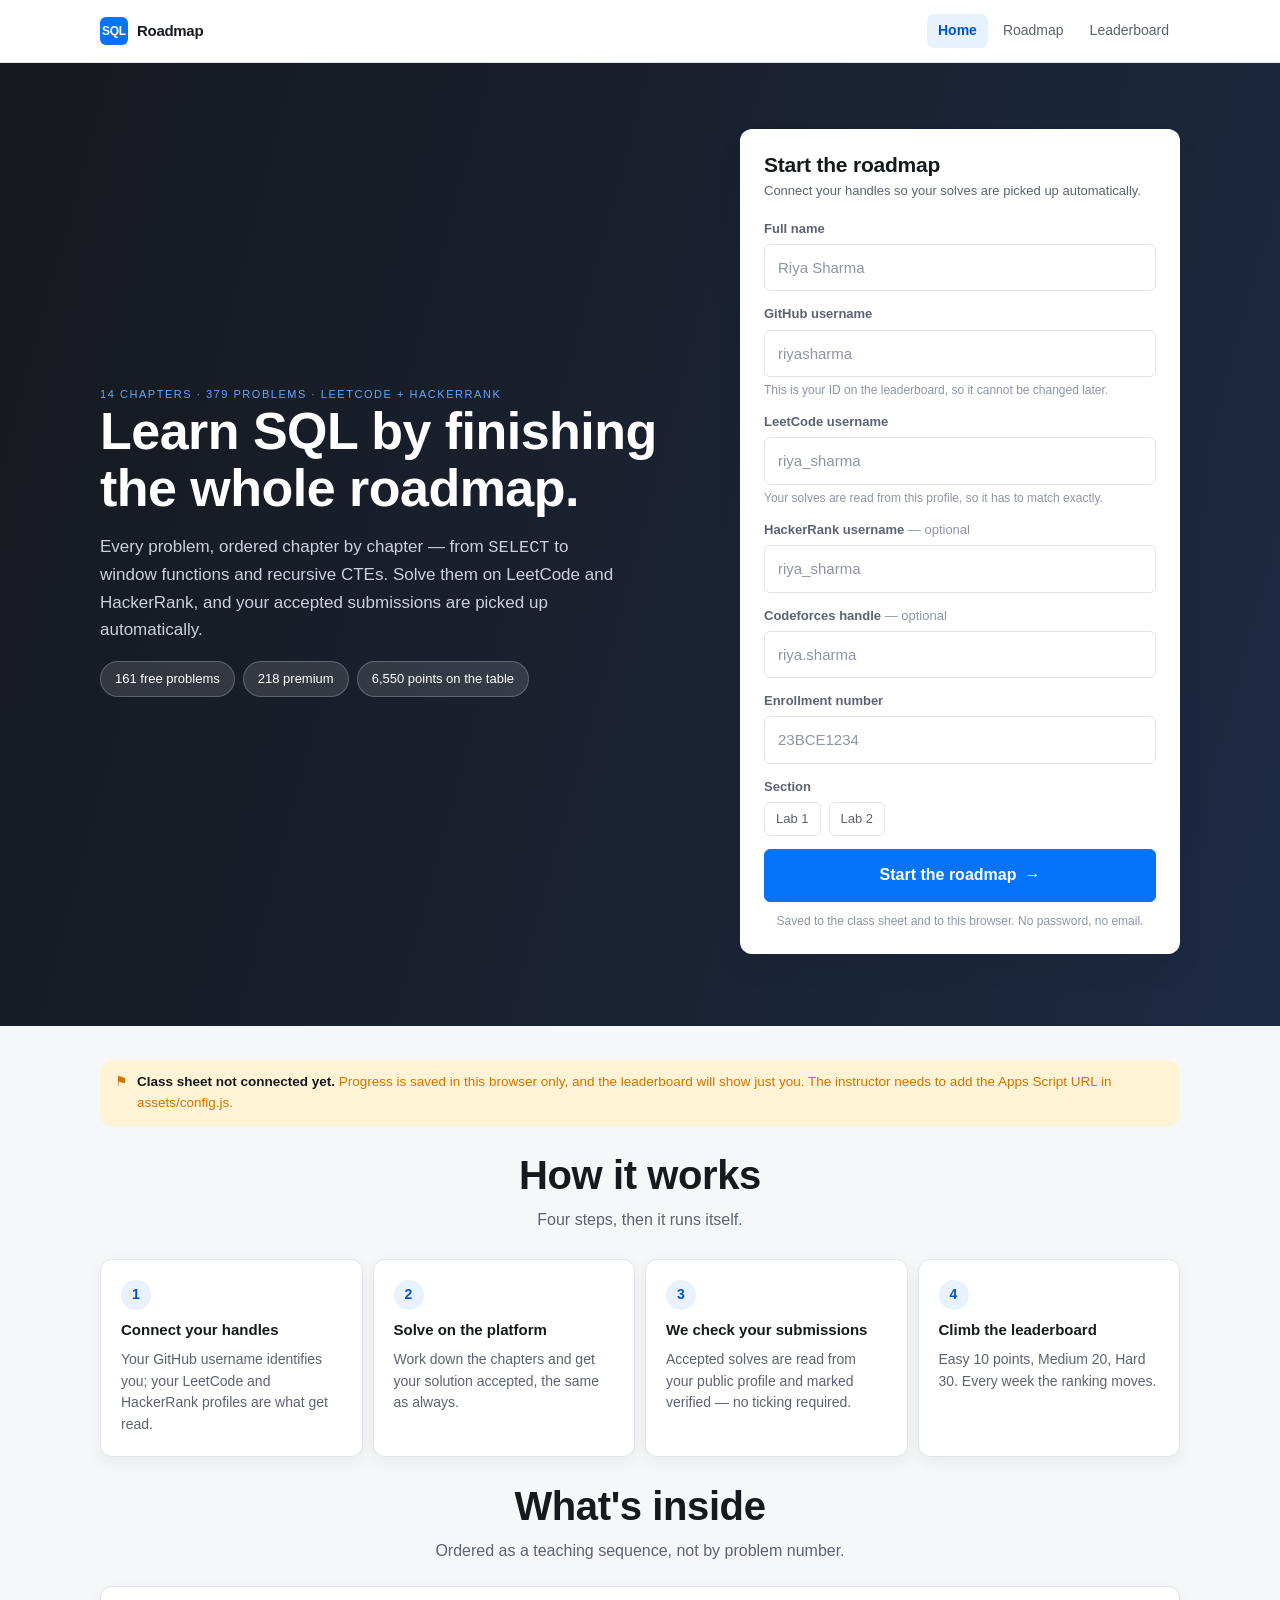
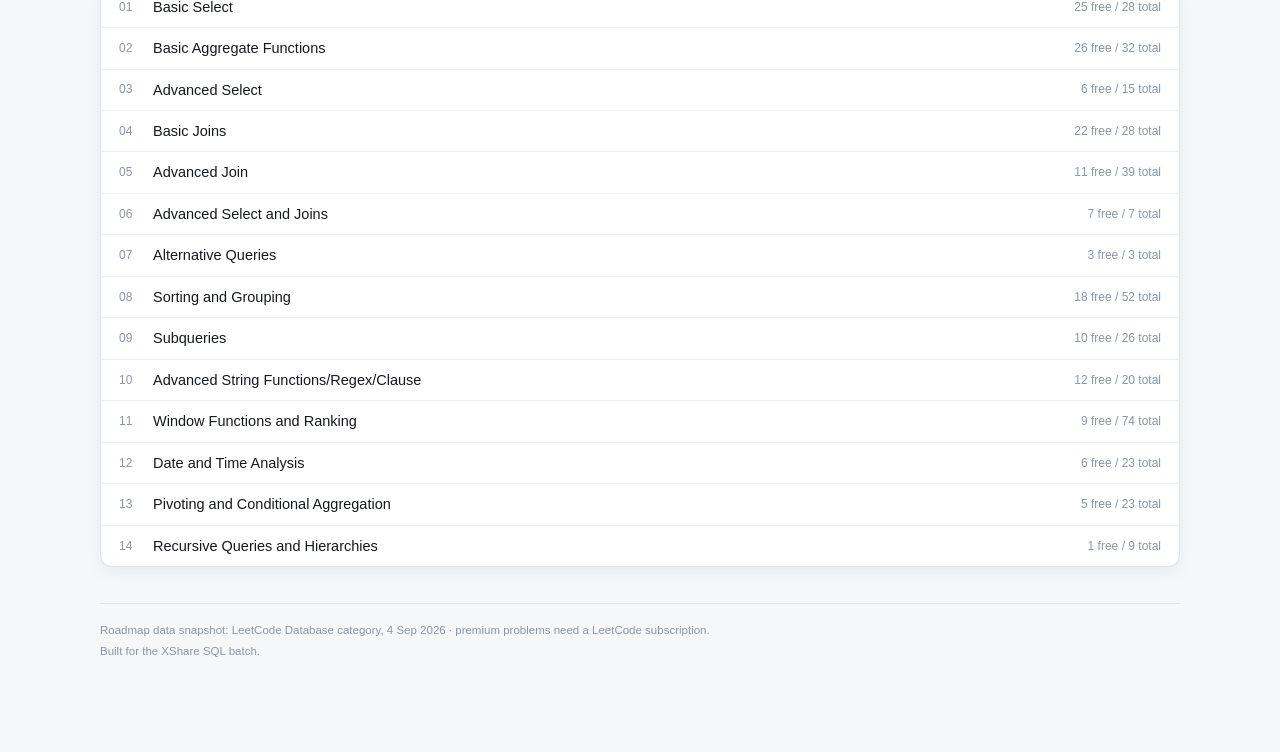
==== commit 549c80dc: "Restyle after Newton School of Technology Palette, radii, shadows and component treatment read off n" ====
--- a/index.html
+++ b/index.html
@@ -11,26 +11,25 @@
 <body>
 <div id="nav"></div>
 
-<main class="wrap" id="main">
-
-  <section class="hero">
-    <div>
-      <p class="eyebrow">14 chapters &middot; 379 problems &middot; LeetCode + HackerRank</p>
-      <h1>Learn SQL by finishing the whole roadmap.</h1>
-      <p class="lede">Every problem, ordered chapter by chapter — from <code>SELECT</code> to window
-        functions and recursive CTEs. Tick problems off as you solve them, and the class
-        leaderboard updates every week.</p>
-      <div class="pillrow">
-        <span class="pill">161 free problems</span>
-        <span class="pill">218 premium</span>
-        <span class="pill">6,550 points on the table</span>
+<section class="hero-band">
+    <div class="hero-in">
+      <div>
+        <p class="eyebrow">14 chapters &middot; 379 problems &middot; LeetCode + HackerRank</p>
+        <h1>Learn SQL by finishing the whole roadmap.</h1>
+        <p class="lede">Every problem, ordered chapter by chapter &mdash; from <code>SELECT</code>
+          to window functions and recursive CTEs. Solve them on LeetCode and HackerRank, and your
+          accepted submissions are picked up automatically.</p>
+        <div class="pillrow">
+          <span class="pill">161 free problems</span>
+          <span class="pill">218 premium</span>
+          <span class="pill">6,550 points on the table</span>
+        </div>
       </div>
-    </div>
-
-    <div class="card pad" id="join-card">
-      <h2 style="font-size:19px">Start the roadmap</h2>
-      <p class="small muted" style="margin:6px 0 16px">Connect your handles so your solves show up
-        on the leaderboard.</p>
+
+      <div class="hero-card" id="join-card">
+        <h2>Start the roadmap</h2>
+        <p class="small muted" style="margin:0 0 18px">Connect your handles so your solves are
+          picked up automatically.</p>
       <form id="join" novalidate>
         <div class="field">
           <label for="name">Full name</label>
@@ -73,34 +72,43 @@
           </div>
           <div class="err" id="e-section" hidden></div>
         </div>
-        <button class="btn-primary" type="submit" id="submit" style="width:100%;justify-content:center">
-          Start the roadmap
+        <button class="btn-primary btn-lg" type="submit" id="submit" style="width:100%;justify-content:center">
+          Start the roadmap <span class="arrow" aria-hidden="true">&rarr;</span>
         </button>
         <p class="hint" style="text-align:center;margin-top:10px">
           Saved to the class sheet and to this browser. No password, no email.</p>
       </form>
-      <div id="joined" hidden></div>
+        <div id="joined" hidden></div>
+      </div>
     </div>
   </section>
 
+<main class="wrap" id="main">
+
   <div id="status"></div>
 
-  <section class="stack">
-    <h2>How it works</h2>
-    <div class="stats" style="grid-template-columns:repeat(auto-fit,minmax(210px,1fr))">
-      <div class="stat"><span>Step one</span><p style="margin-top:6px">Connect your handles. Your
-        GitHub username identifies you across devices.</p></div>
-      <div class="stat"><span>Step two</span><p style="margin-top:6px">Work down the chapters. Tick each
-        problem when your solution is accepted.</p></div>
-      <div class="stat"><span>Step three</span><p style="margin-top:6px">Easy 10 pts, Medium 20, Hard 30.
-        HackerRank problems score 10.</p></div>
-      <div class="stat"><span>Every week</span><p style="margin-top:6px">The leaderboard reranks and shows
-        who climbed and who slipped.</p></div>
+  <section class="stack" style="gap:26px">
+    <div class="section-head">
+      <h2>How it works</h2>
+      <p>Four steps, then it runs itself.</p>
+    </div>
+    <div class="stats" style="grid-template-columns:repeat(auto-fit,minmax(220px,1fr))">
+      <div class="step"><span class="n">1</span><b>Connect your handles</b>
+        <p>Your GitHub username identifies you; your LeetCode and HackerRank profiles are what
+          get read.</p></div>
+      <div class="step"><span class="n">2</span><b>Solve on the platform</b>
+        <p>Work down the chapters and get your solution accepted, the same as always.</p></div>
+      <div class="step"><span class="n">3</span><b>We check your submissions</b>
+        <p>Accepted solves are read from your public profile and marked verified &mdash; no
+          ticking required.</p></div>
+      <div class="step"><span class="n">4</span><b>Climb the leaderboard</b>
+        <p>Easy 10 points, Medium 20, Hard 30. Every week the ranking moves.</p></div>
     </div>
   </section>
 
-  <section class="stack">
-    <h2>What's inside</h2>
+  <section class="stack" style="gap:22px">
+    <div class="section-head"><h2>What's inside</h2>
+      <p>Ordered as a teaching sequence, not by problem number.</p></div>
     <div class="card" id="chapters-preview"><div class="empty">Loading chapters…</div></div>
   </section>
 
--- a/assets/styles.css
+++ b/assets/styles.css
@@ -1,38 +1,26 @@
 /* SQL Roadmap — shared styles */
+/* Palette, radii and shadows ported from newtonschool.co (Newton School of
+   Technology). Single light theme — the site is pinned to it. */
 :root{
   color-scheme:light;
   --font:Arial,"Helvetica Neue",Helvetica,sans-serif;
-  --ground:#eceff4; --panel:#ffffff; --panel-2:#f6f8fa; --line:#d9dfe7; --line-soft:#e8ecf1;
-  --ink:#141a23; --ink-2:#4a5768; --ink-3:#7a869a;
-  --accent:#2e46b8; --accent-2:#5568d8; --accent-soft:#e4e8fb;
-  --gold:#9c7014; --gold-soft:#f7edd6;
-  --up:#0f6f52; --up-soft:#dceee7; --down:#a93f36; --down-soft:#f6e0de; --flat:#7a869a;
-  --easy:#166b50; --easy-soft:#ddefe8; --med:#8a5510; --med-soft:#f7e9d4;
-  --hard:#8d2f2a; --hard-soft:#f6dedc; --lock:#65558a; --lock-soft:#eae5f4;
-  --shadow:0 1px 2px rgba(20,26,35,.05),0 10px 30px -22px rgba(20,26,35,.5);
-  --radius:10px;
-}
-/* Dark palette — parked. Every page carries data-theme="light" on <html>, which
-   switches both blocks below off. Remove that attribute to follow the OS again. */
-@media (prefers-color-scheme:dark){:root:not([data-theme="light"]){
-  --ground:#0d1219; --panel:#151c25; --panel-2:#1b232e; --line:#2a3542; --line-soft:#1f2833;
-  --ink:#e6ecf3; --ink-2:#a7b4c4; --ink-3:#76859a;
-  --accent:#93a6ff; --accent-2:#7d90f0; --accent-soft:#1d2743;
-  --gold:#e0b95f; --gold-soft:#332a13;
-  --up:#6fd0ac; --up-soft:#12332a; --down:#f0938a; --down-soft:#37201e; --flat:#76859a;
-  --easy:#75cca9; --easy-soft:#12312a; --med:#dfb072; --med-soft:#332714;
-  --hard:#e88d84; --hard-soft:#371f1d; --lock:#b9a8dd; --lock-soft:#241e33;
-  --shadow:0 1px 2px rgba(0,0,0,.5),0 12px 34px -24px rgba(0,0,0,.95);
-}}
-:root[data-theme="dark"]{
-  --ground:#0d1219; --panel:#151c25; --panel-2:#1b232e; --line:#2a3542; --line-soft:#1f2833;
-  --ink:#e6ecf3; --ink-2:#a7b4c4; --ink-3:#76859a;
-  --accent:#93a6ff; --accent-2:#7d90f0; --accent-soft:#1d2743;
-  --gold:#e0b95f; --gold-soft:#332a13;
-  --up:#6fd0ac; --up-soft:#12332a; --down:#f0938a; --down-soft:#37201e; --flat:#76859a;
-  --easy:#75cca9; --easy-soft:#12312a; --med:#dfb072; --med-soft:#332714;
-  --hard:#e88d84; --hard-soft:#371f1d; --lock:#b9a8dd; --lock-soft:#241e33;
-  --shadow:0 1px 2px rgba(0,0,0,.5),0 12px 34px -24px rgba(0,0,0,.95);
+
+  --ground:#f6f7f9; --panel:#ffffff; --panel-2:#f6f7f9;
+  --line:#e1e5ea; --line-soft:#eef1f4;
+  --ink:#16191d; --ink-2:#5b6271; --ink-3:#8c95a6;
+
+  --accent:#0673f9; --accent-deep:#0052cc; --accent-lift:#61a8ff;
+  --accent-soft:#e8f1fe;
+  --hero:#16191d; --hero-2:#1d2a44;
+
+  --gold:#d17300; --gold-soft:#fff3d6;
+  --up:#0e7c57; --up-soft:#e2f4ec; --down:#c23934; --down-soft:#fde8e6; --flat:#8c95a6;
+  --easy:#0e7c57; --easy-soft:#e2f4ec; --med:#d17300; --med-soft:#fff3d6;
+  --hard:#c23934; --hard-soft:#fde8e6; --lock:#6b48c8; --lock-soft:#efeafb;
+
+  --shadow:0 5px 15px rgba(0,0,0,.06);
+  --shadow-lg:0 15px 30px rgba(0,0,0,.05);
+  --radius:12px; --radius-sm:6px;
 }
 *{box-sizing:border-box}
 html{-webkit-text-size-adjust:100%}
@@ -40,9 +28,9 @@
   font-family:var(--font);font-size:15px;line-height:1.55;
   -webkit-font-smoothing:antialiased}
 a{color:var(--accent)}
-h1,h2,h3{font-family:var(--font);font-weight:700;letter-spacing:-.02em;
-  line-height:1.12;margin:0;text-wrap:balance}
-h1{font-size:clamp(30px,5vw,46px)} h2{font-size:clamp(20px,3vw,26px)} h3{font-size:17px}
+h1,h2,h3{font-family:var(--font);font-weight:600;letter-spacing:-.01em;
+  line-height:1.15;margin:0;text-wrap:balance}
+h1{font-size:clamp(30px,5vw,44px)} h2{font-size:clamp(24px,3.4vw,40px)} h3{font-size:18px}
 p{margin:0}
 .mono,.num{font-family:var(--font);font-variant-numeric:tabular-nums}
 .eyebrow{font-family:var(--font);font-size:11px;letter-spacing:.16em;
@@ -52,23 +40,21 @@
 .skip:focus{left:8px;top:8px;z-index:99;background:var(--panel);padding:8px 12px;border-radius:6px}
 
 /* nav */
-.nav{position:sticky;top:0;z-index:20;background:color-mix(in srgb,var(--ground) 88%,transparent);
-  backdrop-filter:blur(8px);border-bottom:1px solid var(--line)}
-.nav-in{max-width:1080px;margin:0 auto;padding:12px 20px;display:flex;align-items:center;gap:18px}
+.nav{position:sticky;top:0;z-index:20;background:var(--panel);border-bottom:1px solid var(--line)}
+.nav-in{max-width:1120px;margin:0 auto;padding:14px 20px;display:flex;align-items:center;gap:18px}
 .brand{display:flex;align-items:center;gap:9px;text-decoration:none;color:var(--ink);font-weight:700;
   font-family:var(--font);letter-spacing:-.02em}
-.brand .mark{width:26px;height:26px;border-radius:7px;background:var(--accent);color:#fff;
+.brand .mark{width:28px;height:28px;border-radius:var(--radius-sm);background:var(--accent);color:#fff;
   display:grid;place-items:center;font-family:var(--font);font-size:12px;font-weight:600}
 .nav-links{display:flex;gap:4px;margin-left:auto;align-items:center;flex-wrap:wrap}
 .nav-links a{color:var(--ink-2);text-decoration:none;padding:6px 11px;border-radius:7px;font-size:14px}
-.nav-links a:hover{background:var(--panel);color:var(--ink)}
-.nav-links a[aria-current="page"]{background:var(--panel);color:var(--ink);font-weight:600;
-  box-shadow:var(--shadow)}
-.whoami{font-family:var(--font);font-size:12px;color:var(--ink-3);
-  border:1px solid var(--line);padding:5px 9px;border-radius:999px;white-space:nowrap}
+.nav-links a:hover{background:var(--panel-2);color:var(--ink)}
+.nav-links a[aria-current="page"]{background:var(--accent-soft);color:var(--accent-deep);font-weight:600}
+.whoami{font-family:var(--font);font-size:12px;color:var(--ink-2);background:var(--panel-2);
+  border:1px solid var(--line);padding:5px 11px;border-radius:999px;white-space:nowrap}
 
 /* layout */
-.wrap{max-width:1080px;margin:0 auto;padding:34px 20px 90px;display:flex;flex-direction:column;gap:26px}
+.wrap{max-width:1120px;margin:0 auto;padding:34px 20px 90px;display:flex;flex-direction:column;gap:26px}
 .card{background:var(--panel);border:1px solid var(--line);border-radius:var(--radius);
   box-shadow:var(--shadow)}
 .pad{padding:20px}
@@ -78,32 +64,35 @@
 .small{font-size:13px}
 .sep{height:1px;background:var(--line);border:0;margin:0}
 
-/* hero */
-.hero{display:grid;grid-template-columns:minmax(0,1.15fr) minmax(300px,.85fr);gap:34px;align-items:start}
-@media (max-width:860px){.hero{grid-template-columns:1fr}}
-.hero p.lede{color:var(--ink-2);font-size:17px;max-width:60ch;margin-top:14px}
+/* hero pills */
 .pillrow{display:flex;gap:8px;flex-wrap:wrap;margin-top:18px}
-.pill{font-family:var(--font);font-size:11.5px;padding:5px 10px;border-radius:999px;
-  background:var(--panel);border:1px solid var(--line);color:var(--ink-2)}
+.pill{font-family:var(--font);font-size:13px;padding:7px 14px;border-radius:999px;
+  background:rgba(255,255,255,.12);border:1px solid rgba(255,255,255,.22);color:#fff}
 
 /* forms */
 label,.lbl{display:block;font-size:13px;font-weight:600;color:var(--ink-2);margin-bottom:5px}
 label .opt{font-weight:400;color:var(--ink-3)}
-input[type=text],input[type=search]{width:100%;font:inherit;color:var(--ink);background:var(--panel-2);
-  border:1px solid var(--line);border-radius:8px;padding:9px 11px}
+input[type=text],input[type=search]{width:100%;font:inherit;color:var(--ink);background:var(--panel);
+  border:1px solid var(--line);border-radius:var(--radius-sm);padding:11px 13px}
+input[type=text]:focus,input[type=search]:focus{border-color:var(--accent);outline:none;
+  box-shadow:0 0 0 3px var(--accent-soft)}
 input::placeholder{color:var(--ink-3)}
 .field{margin-bottom:13px}
 .hint{font-size:12px;color:var(--ink-3);margin-top:4px}
 .err{font-size:12.5px;color:var(--down);margin-top:5px}
-button,.btn{font:inherit;font-weight:600;cursor:pointer;border-radius:8px;padding:9px 15px;
+button,.btn{font:inherit;font-weight:600;cursor:pointer;border-radius:var(--radius-sm);padding:10px 18px;
   border:1px solid var(--line);background:var(--panel);color:var(--ink);text-decoration:none;
-  display:inline-flex;align-items:center;gap:7px;transition:filter .12s,border-color .12s,background .12s}
-button:hover,.btn:hover{border-color:var(--accent)}
-.btn-primary{background:var(--accent);border-color:var(--accent);color:var(--panel)}
-.btn-primary:hover{filter:brightness(1.08)}
+  display:inline-flex;align-items:center;gap:8px;transition:background .14s,border-color .14s,color .14s}
+button:hover,.btn:hover{border-color:var(--ink-3);background:var(--panel-2)}
+.btn-primary{background:var(--accent);border-color:var(--accent);color:#fff}
+.btn-primary:hover{background:var(--accent-deep);border-color:var(--accent-deep);color:#fff}
+.btn-lg{padding:13px 22px;font-size:16px}
+.btn .arrow{transition:transform .16s}
+.btn:hover .arrow,button:hover .arrow{transform:translateX(3px)}
 button[disabled]{opacity:.55;cursor:progress}
 .chipbtn{padding:6px 11px;font-size:13px;font-weight:500;color:var(--ink-2)}
-.chipbtn[aria-pressed=true]{background:var(--accent-soft);border-color:var(--accent);color:var(--accent);font-weight:600}
+.chipbtn[aria-pressed=true]{background:var(--accent-soft);border-color:var(--accent);
+  color:var(--accent-deep);font-weight:600}
 
 /* status banner */
 .banner{border-radius:var(--radius);padding:11px 14px;font-size:13.5px;display:flex;gap:9px;
@@ -115,7 +104,7 @@
 
 /* stats */
 .stats{display:grid;grid-template-columns:repeat(auto-fit,minmax(128px,1fr));gap:10px}
-.stat{background:var(--panel);border:1px solid var(--line);border-radius:var(--radius);padding:13px 15px;
+.stat{background:var(--panel);border:1px solid var(--line);border-radius:var(--radius);padding:16px 18px;
   box-shadow:var(--shadow)}
 .stat b{display:block;font-family:var(--font);font-size:24px;font-variant-numeric:tabular-nums}
 .stat span{font-family:var(--font);font-size:10px;letter-spacing:.13em;
@@ -222,3 +211,35 @@
   .toolbar{top:0}
   .subhead{padding:7px 14px}
 }
+
+/* --- hero band -------------------------------------------------------------
+   Newton's home page opens on a full-bleed dark panel with a large semibold
+   headline and a solid blue call to action. Same structure here, built from a
+   gradient instead of photography. */
+.hero-band{background:linear-gradient(105deg,var(--hero) 0%,var(--hero-2) 100%);color:#fff}
+.hero-in{max-width:1120px;margin:0 auto;padding:66px 20px 72px;
+  display:grid;grid-template-columns:minmax(0,1.1fr) minmax(300px,440px);gap:44px;align-items:center}
+@media (max-width:900px){.hero-in{grid-template-columns:1fr;padding:44px 20px 48px;gap:30px}}
+.hero-in h1{color:#fff;font-size:clamp(32px,5.2vw,52px);line-height:1.1}
+.hero-in .eyebrow{color:var(--accent-lift);letter-spacing:.14em}
+.hero-in .lede{color:#c9d1dc;font-size:17px;max-width:56ch;margin-top:16px;line-height:1.6}
+.hero-cta{display:flex;gap:12px;flex-wrap:wrap;margin-top:26px}
+.hero-cta .btn{border-color:transparent}
+.hero-cta .btn-ghost{background:transparent;border-color:rgba(255,255,255,.35);color:#fff}
+.hero-cta .btn-ghost:hover{background:rgba(255,255,255,.1);border-color:#fff;color:#fff}
+.hero-card{background:var(--panel);border-radius:var(--radius);box-shadow:var(--shadow-lg);
+  padding:24px;color:var(--ink)}
+.hero-card h2{font-size:21px;margin-bottom:4px}
+
+/* centred section headings, the way their marketing sections are set */
+.section-head{text-align:center;max-width:60ch;margin:0 auto;display:flex;
+  flex-direction:column;gap:10px;align-items:center}
+.section-head p{color:var(--ink-2);font-size:16px}
+.band{background:var(--panel);border-top:1px solid var(--line);border-bottom:1px solid var(--line)}
+.band-in{max-width:1120px;margin:0 auto;padding:56px 20px}
+.step{background:var(--panel);border:1px solid var(--line);border-radius:var(--radius);padding:20px;
+  box-shadow:var(--shadow);display:flex;flex-direction:column;gap:8px}
+.step .n{width:30px;height:30px;border-radius:999px;background:var(--accent-soft);
+  color:var(--accent-deep);font-weight:600;font-size:14px;display:grid;place-items:center}
+.step b{font-size:15px}
+.step p{color:var(--ink-2);font-size:14px}
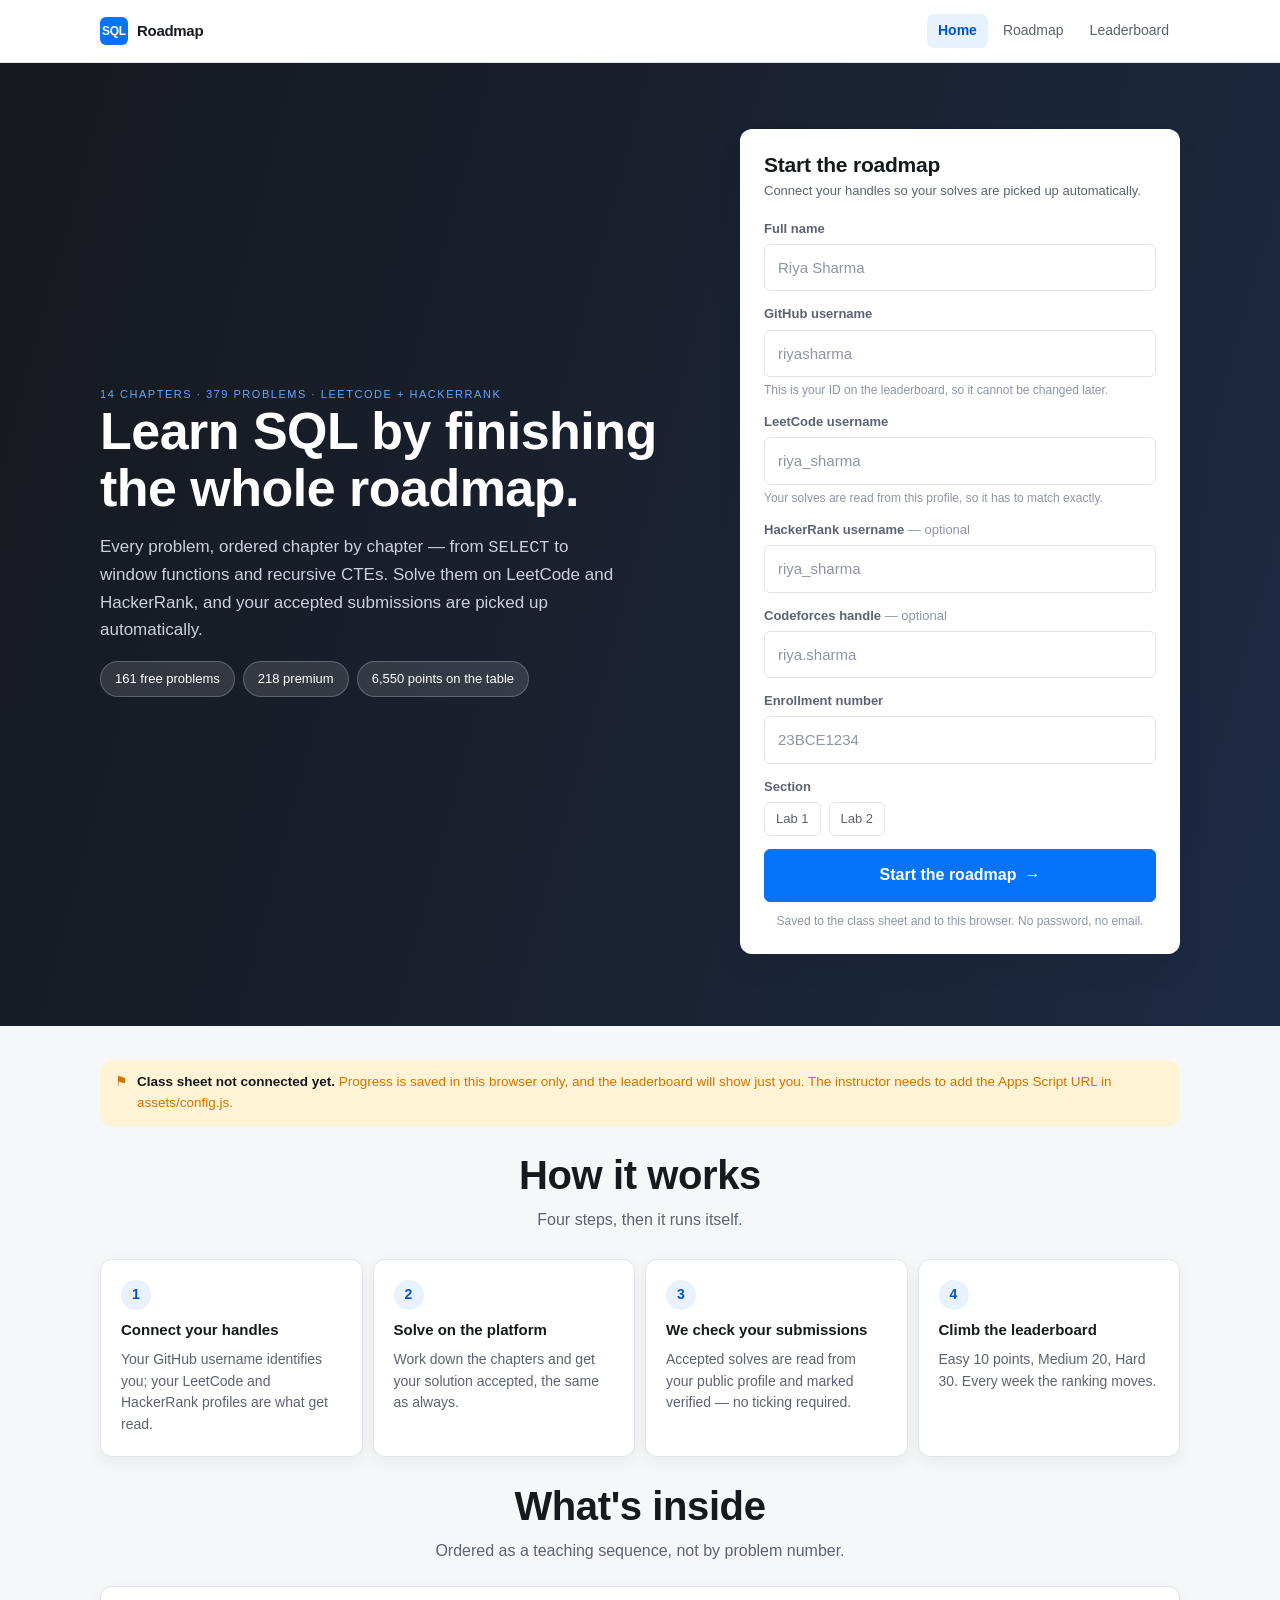
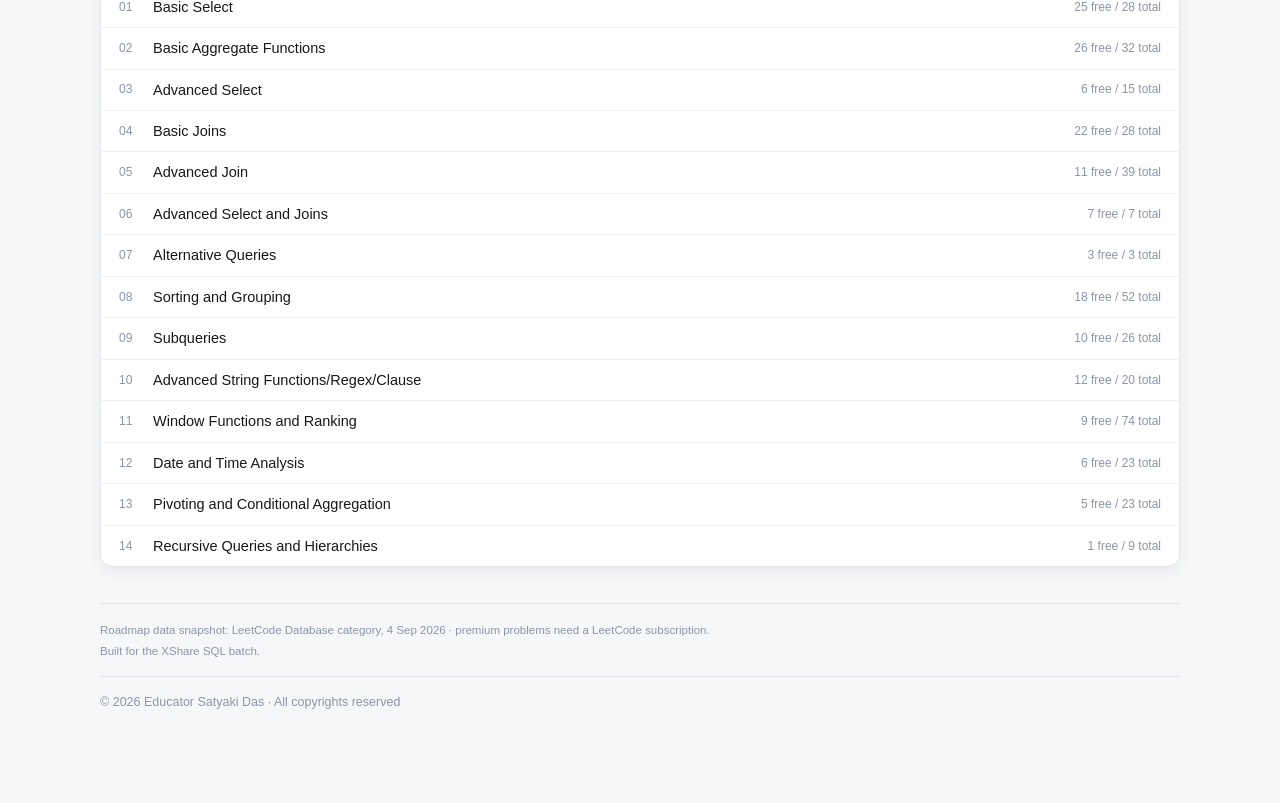
==== commit b2c8c52f: "Add the copyright byline to every page footer Sits below each page's existing footer note, separated" ====
--- a/index.html
+++ b/index.html
@@ -116,6 +116,8 @@
     Roadmap data snapshot: LeetCode Database category, 4 Sep 2026 &middot; premium problems need a
     LeetCode subscription.<br>
     Built for the XShare SQL batch.
+    <p class="byline">&copy; <span data-year>2026</span> Educator Satyaki Das &middot;
+      All copyrights reserved</p>
   </footer>
 </main>
 
--- a/assets/styles.css
+++ b/assets/styles.css
@@ -193,6 +193,8 @@
 .pod .pts{font-family:var(--font);font-size:13px;color:var(--ink-2)}
 
 .empty{padding:40px 18px;text-align:center;color:var(--ink-3);font-size:14px}
+.byline{margin:14px 0 0;padding-top:14px;border-top:1px solid var(--line);
+  color:var(--ink-3);font-size:12.5px}
 footer{border-top:1px solid var(--line);margin-top:10px;padding-top:16px;
   font-family:var(--font);font-size:11.5px;color:var(--ink-3);line-height:1.8}
 @media (prefers-reduced-motion:reduce){*{transition:none!important;animation:none!important}}
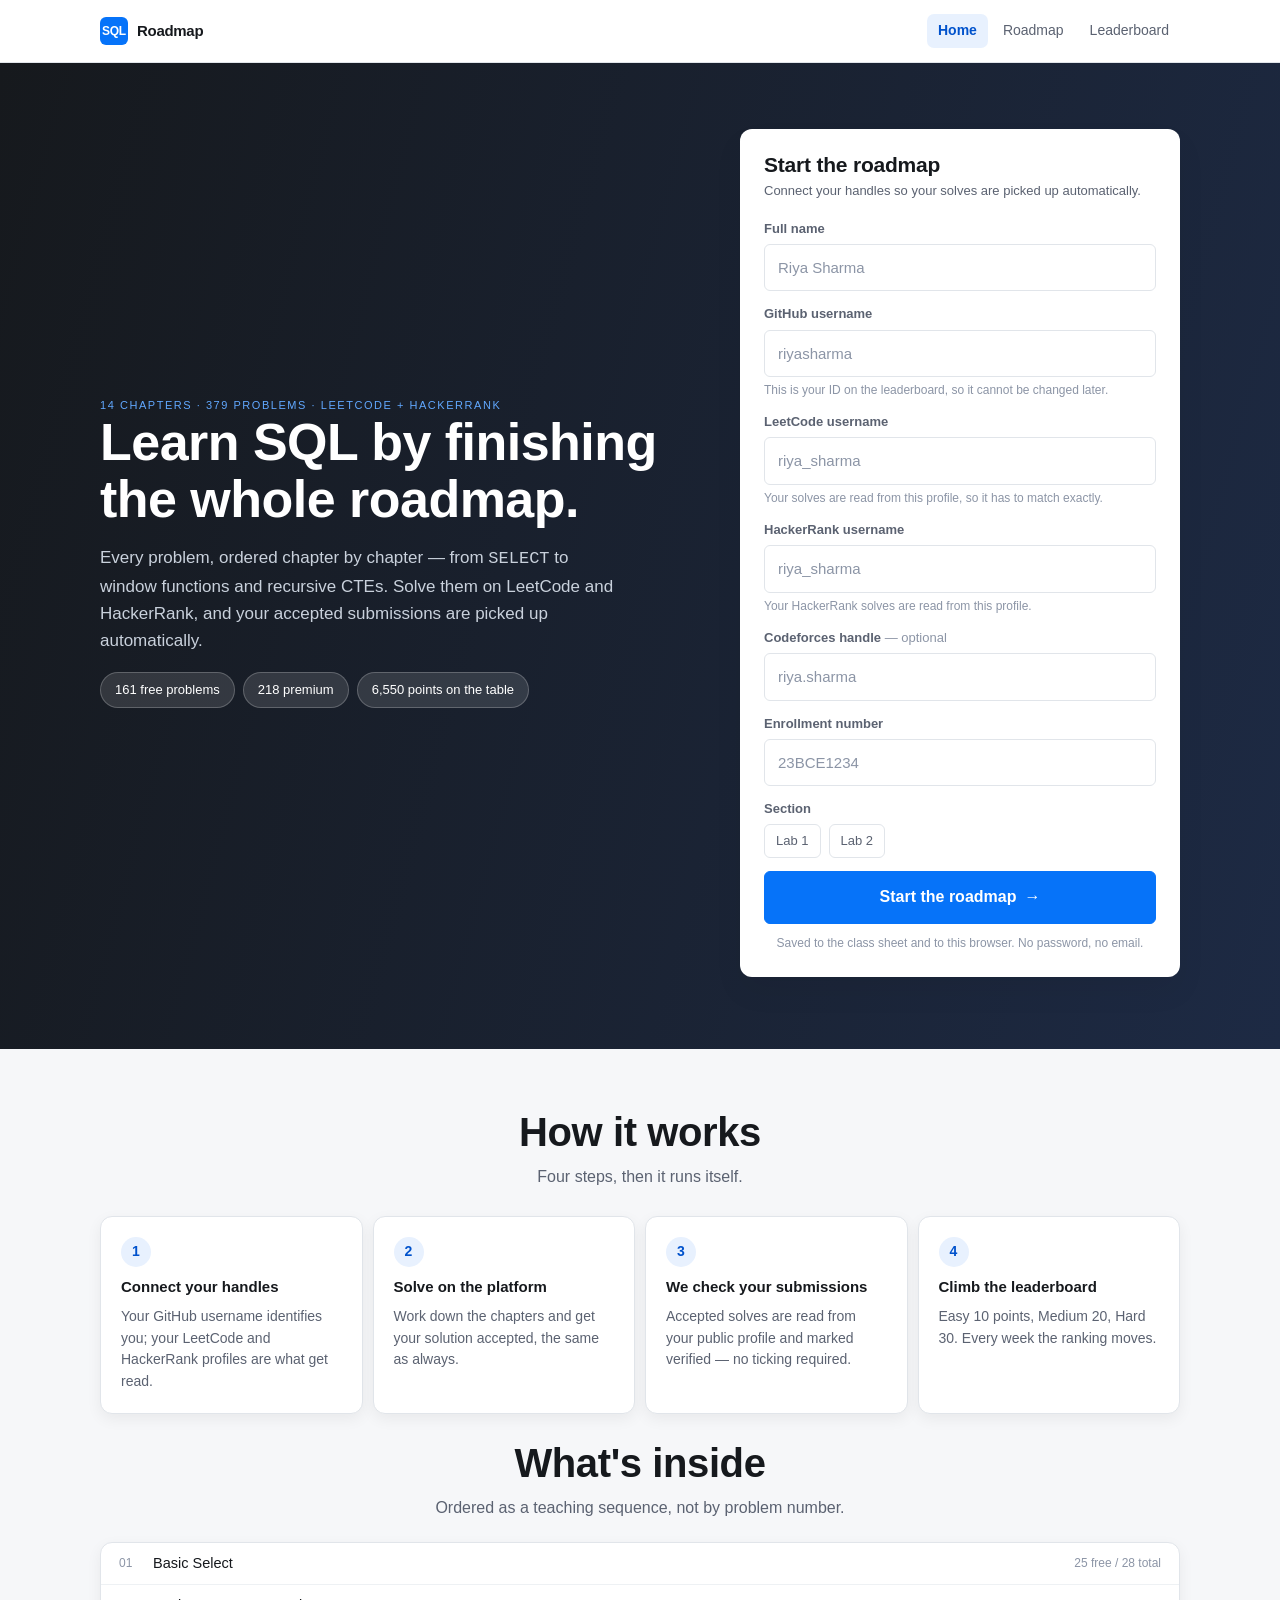
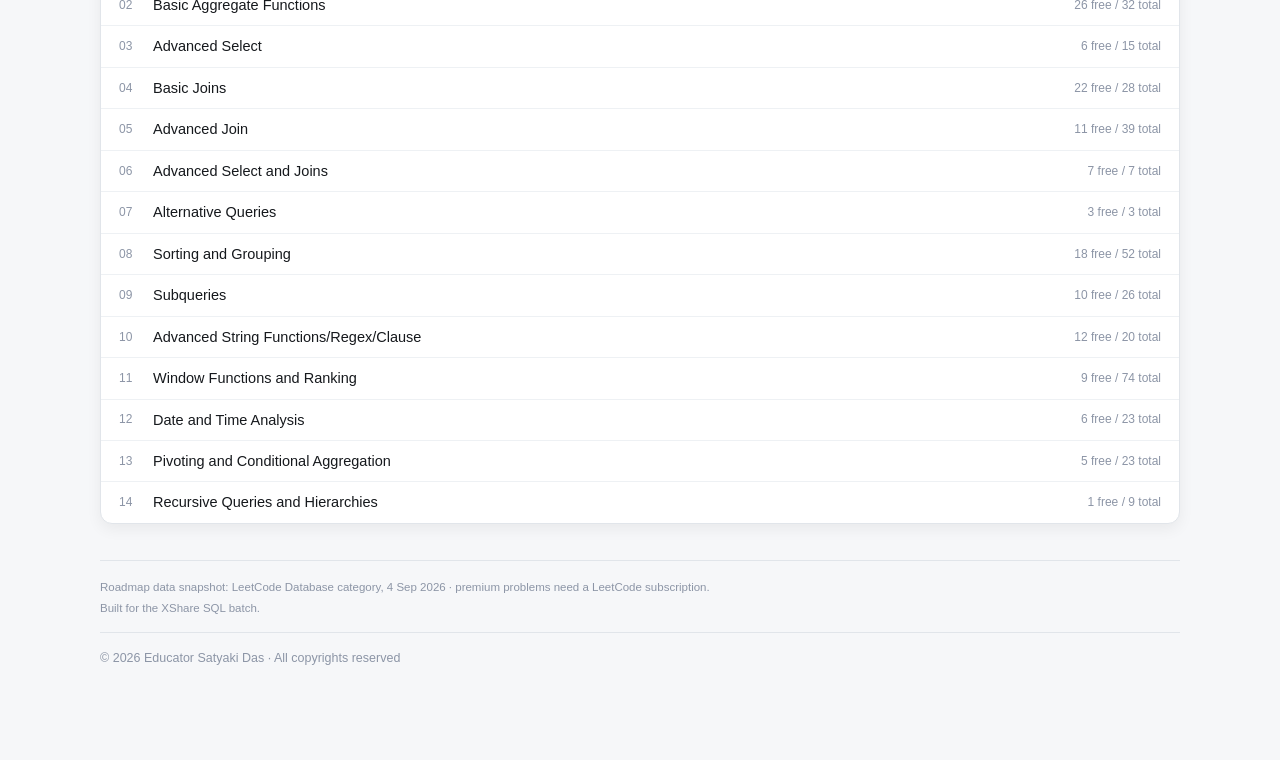
==== commit e06992d1: "Require a HackerRank username, and check it at signup Both platforms that get verified now need a ha" ====
--- a/index.html
+++ b/index.html
@@ -49,8 +49,9 @@
           <div class="err" id="e-leetcode" hidden></div>
         </div>
         <div class="field">
-          <label for="hackerrank">HackerRank username <span class="opt">— optional</span></label>
-          <input type="text" id="hackerrank" name="hackerrank" autocomplete="off" spellcheck="false" placeholder="riya_sharma">
+          <label for="hackerrank">HackerRank username</label>
+          <input type="text" id="hackerrank" name="hackerrank" autocomplete="off" spellcheck="false" placeholder="riya_sharma" required>
+          <div class="hint">Your HackerRank solves are read from this profile.</div>
           <div class="err" id="e-hackerrank" hidden></div>
         </div>
         <div class="field">
@@ -133,12 +134,16 @@
   var RULES = {
     name:       { re: /^.{2,60}$/, msg: "Enter your full name." },
     github:     { re: /^[A-Za-z\d](?:[A-Za-z\d]|-(?=[A-Za-z\d])){0,38}$/,
+                  empty: "Enter your GitHub username.",
                   msg: "That is not a valid GitHub username (letters, digits and dashes)." },
     leetcode:   { re: /^[A-Za-z\d_-]{1,40}$/,
+                  empty: "Enter your LeetCode username \u2014 your solves are read from it.",
                   msg: "Letters, digits, underscores and dashes only." },
     enrollment: { re: /^[A-Za-z\d][A-Za-z\d\/-]{2,29}$/,
                   msg: "Enter your enrollment number as it appears on your ID card." },
-    hackerrank: { re: /^[A-Za-z\d_]{1,50}$/, msg: "Letters, digits and underscores only.", optional: true },
+    hackerrank: { re: /^[A-Za-z\d_]{1,50}$/,
+                  empty: "Enter your HackerRank username \u2014 your solves are read from it.",
+                  msg: "Letters, digits and underscores only." },
     codeforces: { re: /^[A-Za-z\d_.-]{1,50}$/, msg: "Letters, digits, dots, dashes and underscores only.", optional: true }
   };
 
@@ -163,7 +168,8 @@
       var r = RULES[f], v = values[f];
       if (!v) {
         if (r.optional) { showError(f, ""); return; }
-        showError(f, r.msg); ok = false; return;
+        // an empty field needs "we need this", not a lecture on allowed characters
+        showError(f, r.empty || r.msg); ok = false; return;
       }
       if (!r.re.test(v)) { showError(f, r.msg); ok = false; return; }
       showError(f, "");
@@ -240,13 +246,15 @@
     // headers, so the browser cannot ask it directly.
     SQLR.post("register", { student: student })
       .then(function (res) {
-        if (res && res.leetcodeUnknown) {
+        var unknown = res && (res.leetcodeUnknown ? "leetcode" : (res.hackerrankUnknown ? "hackerrank" : null));
+        if (unknown) {
           SQLR.store.signOut();
-          showError("leetcode", "LeetCode has no profile called \u201c" + student.leetcode +
+          showError(unknown, (unknown === "leetcode" ? "LeetCode" : "HackerRank") +
+            " has no profile called \u201c" + student[unknown] +
             "\u201d. Check the spelling on your profile page.");
           btn.disabled = false;
-          btn.textContent = "Start the roadmap";
-          $("leetcode").focus();
+          btn.innerHTML = 'Start the roadmap <span class="arrow" aria-hidden="true">&rarr;</span>';
+          $(unknown).focus();
           return;
         }
         if (res && res.ok && res.student && res.student.solved) {
